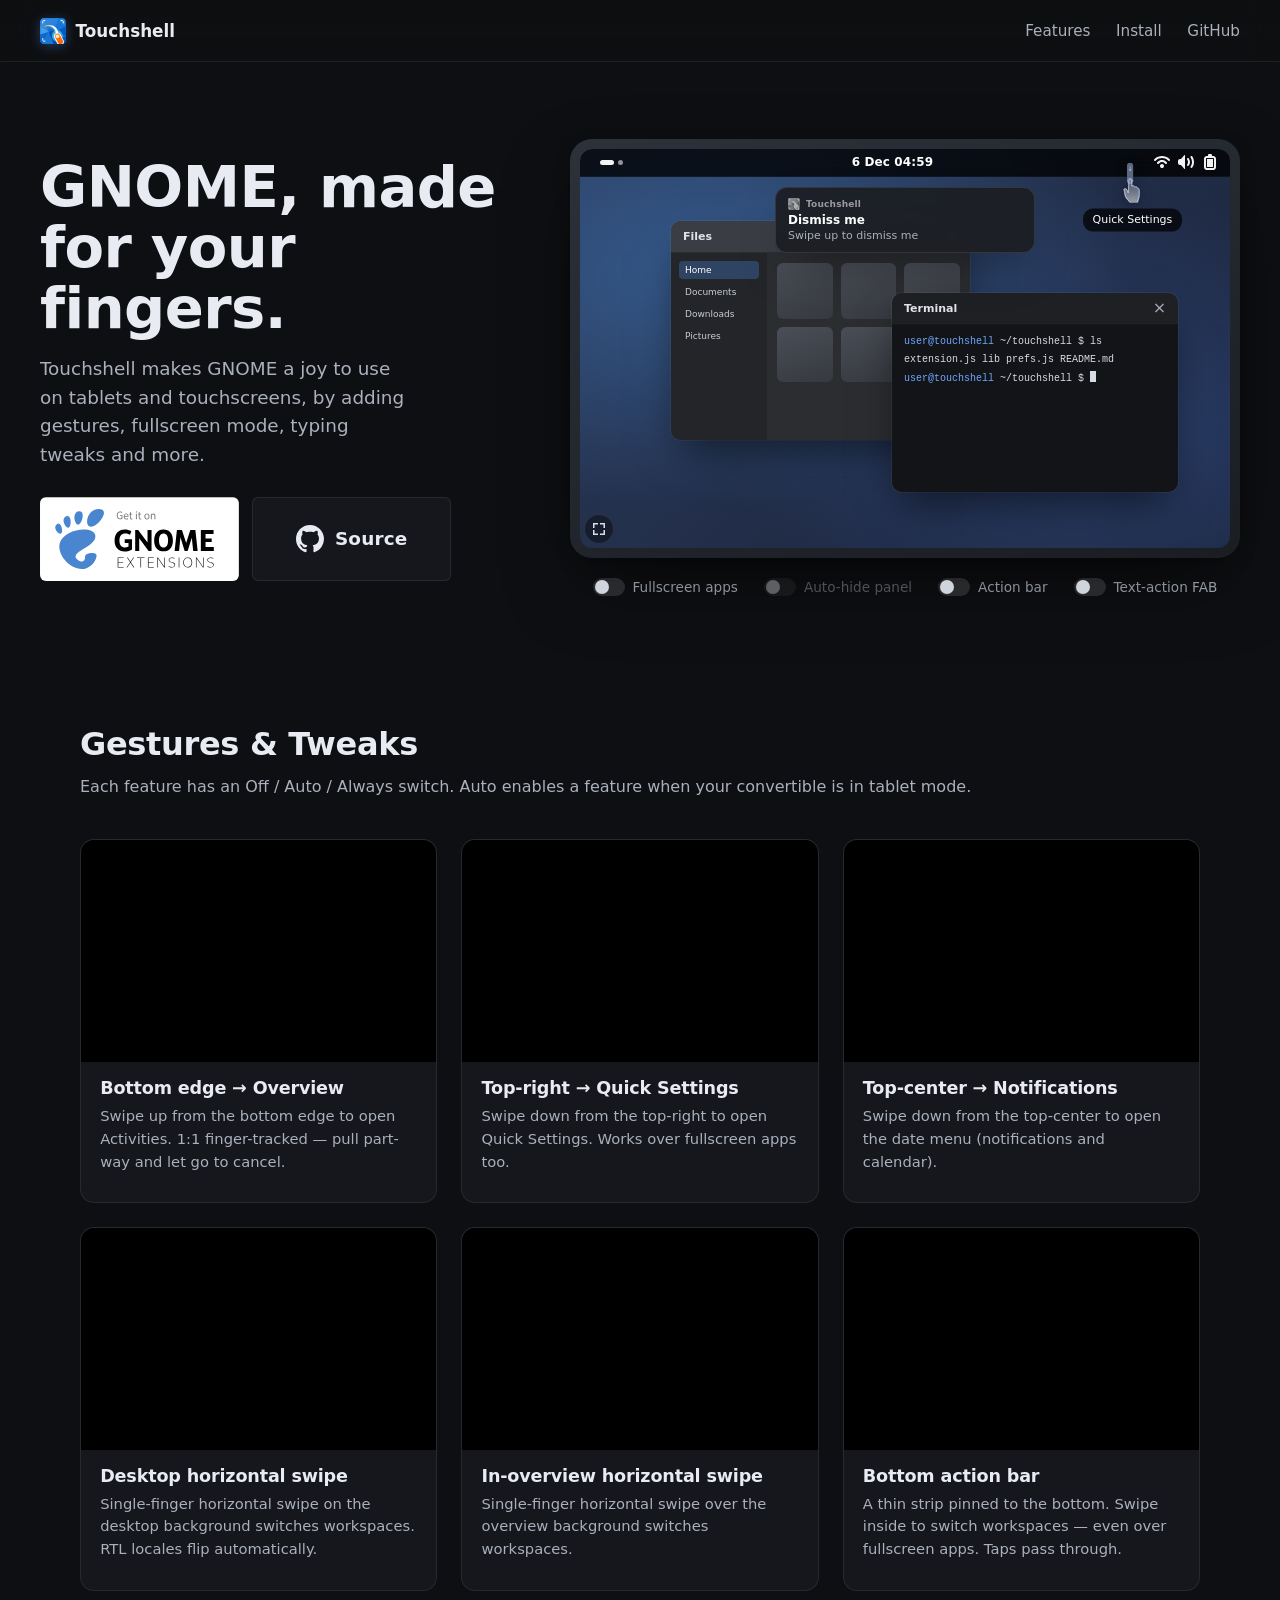
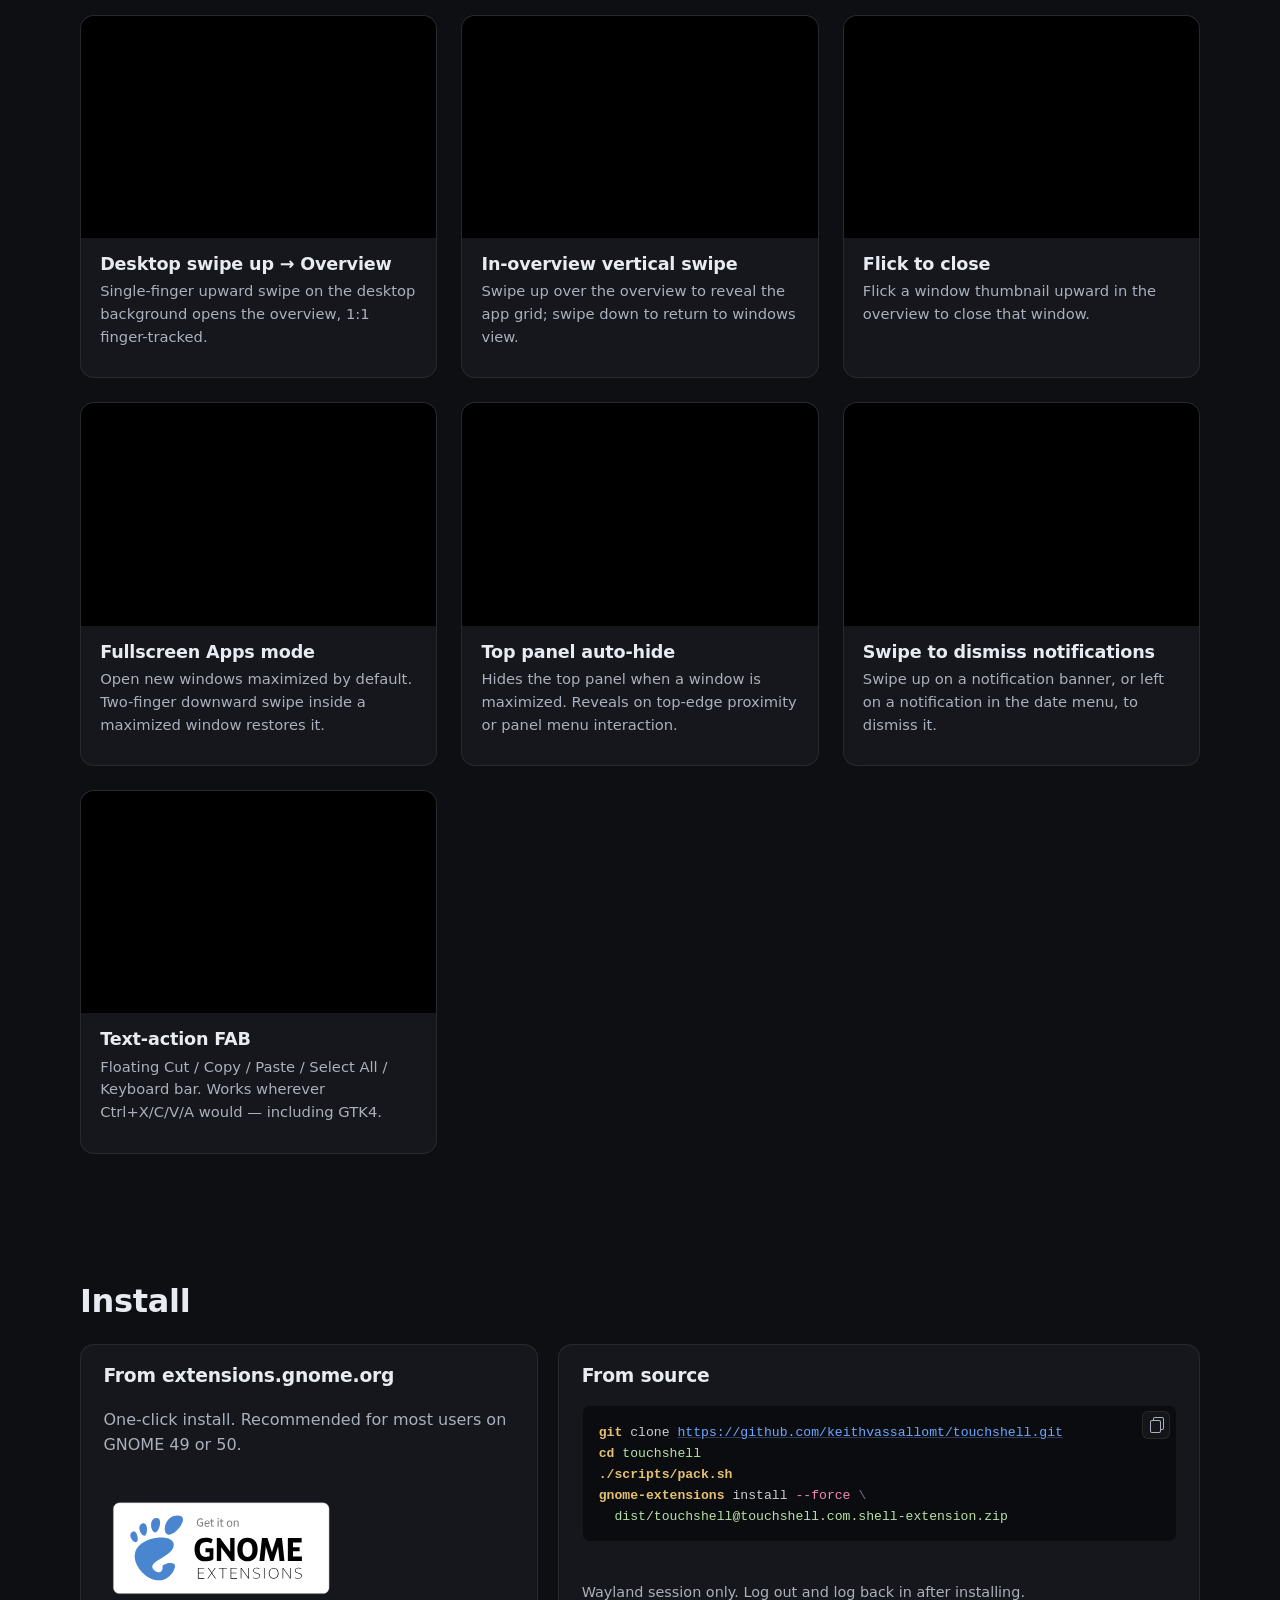
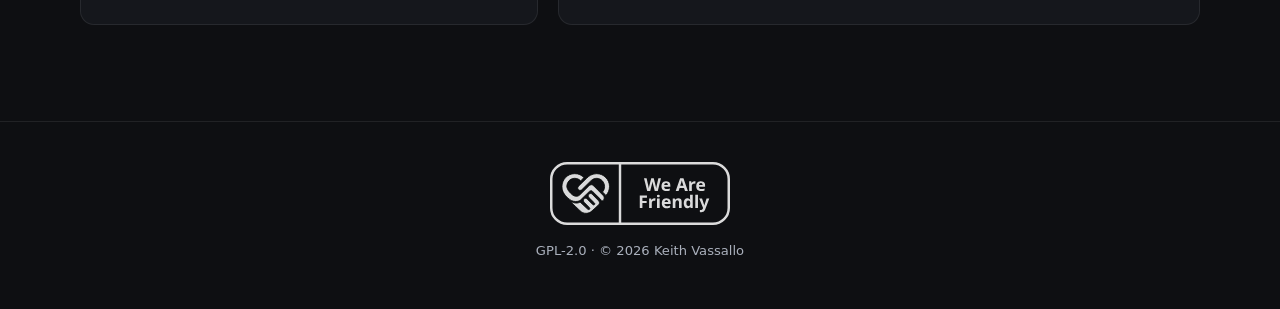
==== index.html @ 71fe186a "Initial commit" ====
<!doctype html>
<html lang="en">
<head>
  <meta charset="utf-8" />
  <meta name="viewport" content="width=device-width, initial-scale=1, viewport-fit=cover" />
  <title>Touchshell — GNOME, made for your fingers</title>
  <meta name="description" content="A GNOME Shell extension that retrofits iPadOS-style gestures, auto-hiding chrome, and a touch text-action bar onto your Linux desktop." />
  <link rel="icon" href="assets/touchshell.svg" type="image/svg+xml" />
  <link rel="stylesheet" href="styles.css" />
</head>
<body>
  <header class="site-header">
    <a class="brand" href="/">
      <span class="brand-mark" aria-hidden="true"></span>
      <span class="brand-name">Touchshell</span>
    </a>
    <nav class="site-nav">
      <a href="#features">Features</a>
      <a href="#install">Install</a>
      <a href="https://github.com/keithvassallomt/touchshell" target="_blank" rel="noopener">GitHub</a>
    </nav>
  </header>

  <main>
    <section class="hero">
      <div class="hero-copy">
        <h1>GNOME, made for your fingers.</h1>
        <p class="lede">Touchshell makes GNOME a joy to use on tablets and touchscreens, by adding gestures, fullscreen mode, typing tweaks and more.</p>
        <div class="hero-cta">
          <a class="ego-badge" href="https://extensions.gnome.org/extension/9164/" target="_blank" rel="noopener" aria-label="Get it on GNOME Extensions">
            <img src="assets/get-it-on-ego.svg" alt="Get it on GNOME Extensions" />
          </a>
          <a class="github-badge" href="https://github.com/keithvassallomt/touchshell" target="_blank" rel="noopener" aria-label="Source on GitHub">
            <svg viewBox="0 0 16 16" width="22" height="22" aria-hidden="true" fill="currentColor">
              <path d="M8 0C3.58 0 0 3.58 0 8c0 3.54 2.29 6.53 5.47 7.59.4.07.55-.17.55-.38 0-.19-.01-.82-.01-1.49-2.01.37-2.53-.49-2.69-.94-.09-.23-.48-.94-.82-1.13-.28-.15-.68-.52-.01-.53.63-.01 1.08.58 1.23.82.72 1.21 1.87.87 2.33.66.07-.52.28-.87.51-1.07-1.78-.2-3.64-.89-3.64-3.95 0-.87.31-1.59.82-2.15-.08-.2-.36-1.02.08-2.12 0 0 .67-.21 2.2.82.64-.18 1.32-.27 2-.27.68 0 1.36.09 2 .27 1.53-1.04 2.2-.82 2.2-.82.44 1.1.16 1.92.08 2.12.51.56.82 1.27.82 2.15 0 3.07-1.87 3.75-3.65 3.95.29.25.54.73.54 1.48 0 1.07-.01 1.93-.01 2.2 0 .21.15.46.55.38A8.013 8.013 0 0016 8c0-4.42-3.58-8-8-8z"/>
            </svg>
            <span>Source</span>
          </a>
        </div>
      </div>

      <div class="stage" id="stage" aria-label="Interactive Touchshell demo">
        <div class="device" id="device">
          <button class="device-fullscreen-btn" id="deviceFullscreenBtn" type="button" aria-label="Toggle fullscreen demo">
            <svg class="icon-expand" viewBox="0 0 16 16" width="16" height="16" aria-hidden="true" fill="currentColor">
              <path d="M2 2h5v1.5H3.5V7H2V2zm12 0v5h-1.5V3.5H9V2h5zM2 14v-5h1.5v3.5H7V14H2zm12 0h-5v-1.5h3.5V9H14v5z"/>
            </svg>
            <svg class="icon-collapse" viewBox="0 0 16 16" width="16" height="16" aria-hidden="true" fill="currentColor">
              <path d="M2 6h4V2H4.5v2.5H2V6zm8-4v4h4V4.5h-2.5V2H10zM6 14v-4H2v1.5h2.5V14H6zm8-4h-4v4h1.5v-2.5H14V10z"/>
            </svg>
          </button>
          <div class="shell" id="shell">
            <!-- top panel -->
            <div class="panel" id="panel">
              <button class="panel-workspaces" type="button" id="panelWorkspaces" aria-label="Workspaces">
                <span class="ws-pip" data-ws="0"></span>
                <span class="ws-pip" data-ws="1"></span>
              </button>
              <button class="panel-clock" type="button" id="panelClock">10:42 · Wed 13 May</button>
              <div class="panel-tray">
                <span class="tray-icon" data-icon="wifi" aria-hidden="true"></span>
                <span class="tray-icon" data-icon="vol" aria-hidden="true"></span>
                <span class="tray-icon" data-icon="bat" aria-hidden="true"></span>
              </div>
            </div>

            <!-- desktop / windows layer -->
            <div class="stage-layer" id="stageLayer">
              <div class="workspaces" id="workspaces">
                <div class="workspace" data-ws="0">
                  <div class="wallpaper"></div>
                  <div class="window" style="--x:14%; --y:18%; --w:46%; --h:55%;">
                    <div class="window-header">
                      <span class="window-title">Files</span>
                      <span class="window-close" aria-hidden="true">×</span>
                    </div>
                    <div class="window-body files-body">
                      <div class="sidebar">
                        <div class="side-item">Home</div>
                        <div class="side-item">Documents</div>
                        <div class="side-item">Downloads</div>
                        <div class="side-item">Pictures</div>
                      </div>
                      <div class="files-grid">
                        <div class="file"></div><div class="file"></div><div class="file"></div>
                        <div class="file"></div><div class="file"></div><div class="file"></div>
                      </div>
                    </div>
                  </div>
                  <div class="window" style="--x:48%; --y:36%; --w:44%; --h:50%;">
                    <div class="window-header dark">
                      <span class="window-title">Terminal</span>
                      <span class="window-close" aria-hidden="true">×</span>
                    </div>
                    <div class="window-body term-body">
                      <p><span class="term-prompt">user@touchshell</span> ~/touchshell $ ls</p>
                      <p>extension.js  lib  prefs.js  README.md</p>
                      <p><span class="term-prompt">user@touchshell</span> ~/touchshell $ <span class="term-cursor"></span></p>
                    </div>
                  </div>
                  <div class="window textedit-window" data-closable id="closableWindow" style="--x:6%; --y:76%; --w:40%; --h:22%;">
                    <div class="window-header">
                      <span class="window-title">TextEdit</span>
                      <span class="window-close" aria-hidden="true">×</span>
                    </div>
                    <div class="window-body textedit-body">
                      <p class="textedit-prompt">flick up to close me</p>
                    </div>
                  </div>
                </div>
                <div class="workspace" data-ws="1">
                  <div class="wallpaper"></div>
                  <div class="window" style="--x:18%; --y:14%; --w:60%; --h:70%;">
                    <div class="window-header">
                      <span class="window-title">Web</span>
                      <span class="window-close" aria-hidden="true">×</span>
                    </div>
                    <div class="window-body web-body">
                      <div class="web-bar"></div>
                      <div class="web-content">
                        <div class="web-line w70"></div>
                        <div class="web-line w50"></div>
                        <div class="web-line w90"></div>
                        <div class="web-line w40"></div>
                      </div>
                    </div>
                  </div>
                </div>
              </div>

              <!-- overview overlays -->
              <div class="overview-workspaces" id="overviewWorkspaces" aria-hidden="true">
                <div class="thumb active" data-ws="0">
                  <div class="thumb-win" style="--x:14%; --y:18%; --w:46%; --h:55%; --c:#3a3d44"></div>
                  <div class="thumb-win" style="--x:48%; --y:36%; --w:44%; --h:50%; --c:#1f2024"></div>
                </div>
                <div class="thumb" data-ws="1">
                  <div class="thumb-win" style="--x:18%; --y:14%; --w:60%; --h:70%; --c:#3a3d44"></div>
                </div>
              </div>

              <div class="dash" id="dash" aria-hidden="true">
                <div class="dash-app"></div>
                <div class="dash-app"></div>
                <div class="dash-app"></div>
                <div class="dash-app"></div>
                <div class="dash-app"></div>
                <div class="dash-app dash-sep"></div>
                <div class="dash-app dash-grid"></div>
              </div>

              <!-- app grid (visible only in mode=app-grid) -->
              <div class="app-grid" id="appGrid" aria-hidden="true">
                <div class="app-grid-tile"></div><div class="app-grid-tile"></div>
                <div class="app-grid-tile"></div><div class="app-grid-tile"></div>
                <div class="app-grid-tile"></div><div class="app-grid-tile"></div>
                <div class="app-grid-tile"></div><div class="app-grid-tile"></div>
                <div class="app-grid-tile"></div><div class="app-grid-tile"></div>
                <div class="app-grid-tile"></div><div class="app-grid-tile"></div>
              </div>
            </div>

            <!-- desktop notification banner (dismissible) -->
            <div class="banner" id="banner" data-dismiss="banner">
              <span class="banner-head">
                <img class="notif-icon" src="assets/touchshell.svg" data-icon="touchshell" alt="" aria-hidden="true" />
                <span class="banner-app">Touchshell</span>
              </span>
              <span class="banner-title">Dismiss me</span>
              <span class="banner-body">Swipe up to dismiss me</span>
            </div>

            <!-- quick settings popover -->
            <div class="popover popover-qs" id="popoverQs" aria-hidden="true">
              <!-- Sliders at the top -->
              <div class="qs-slider">
                <span class="qs-slider-icon" data-icon="vol" aria-hidden="true"></span>
                <div class="qs-slider-track"><div class="qs-slider-fill" style="width:42%"></div></div>
              </div>
              <div class="qs-slider">
                <span class="qs-slider-icon" data-icon="brightness" aria-hidden="true"></span>
                <div class="qs-slider-track"><div class="qs-slider-fill" style="width:68%"></div></div>
              </div>

              <!-- Tiles -->
              <div class="qs-tiles">
                <button class="qs-tile on" type="button" data-tile="wifi">
                  <span class="qs-tile-icon" data-icon="wifi" aria-hidden="true"></span>
                  <span class="qs-tile-label">Wi-Fi</span>
                  <span class="qs-tile-chev" aria-hidden="true">›</span>
                </button>
                <button class="qs-tile on" type="button" data-tile="bluetooth">
                  <span class="qs-tile-icon" data-icon="bluetooth" aria-hidden="true"></span>
                  <span class="qs-tile-label">Bluetooth</span>
                  <span class="qs-tile-chev" aria-hidden="true">›</span>
                </button>
                <button class="qs-tile" type="button" data-tile="night-light">
                  <span class="qs-tile-icon" data-icon="night-light" aria-hidden="true"></span>
                  <span class="qs-tile-label">Night Light</span>
                </button>
                <button class="qs-tile on" type="button" data-tile="dark-style">
                  <span class="qs-tile-icon qs-tile-icon-inline" aria-hidden="true">
                    <svg viewBox="0 0 16 16" fill="currentColor"><path d="M8 1.5a6.5 6.5 0 1 0 0 13zm0 1.4v10.2a5.1 5.1 0 0 1 0-10.2z"/><path d="M8 0a8 8 0 1 0 0 16A8 8 0 0 0 8 0zm0 1.5a6.5 6.5 0 0 1 0 13 6.5 6.5 0 0 1 0-13z" opacity=".7"/></svg>
                  </span>
                  <span class="qs-tile-label">Dark Style</span>
                </button>
                <button class="qs-tile qs-tile-touchshell" type="button" data-tile="touchshell" id="qsTouchshell" aria-expanded="false">
                  <span class="qs-tile-icon qs-tile-icon-brand" aria-hidden="true"></span>
                  <span class="qs-tile-label">Touchshell</span>
                  <span class="qs-tile-chev" aria-hidden="true">›</span>
                </button>
              </div>

              <!-- Touchshell sub-panel (shown when qsTouchshell is expanded) -->
              <div class="qs-subpanel" id="qsTouchshellPanel">
                <div class="qs-subpanel-header">
                  <span class="qs-tile-icon qs-tile-icon-brand" aria-hidden="true"></span>
                  <span class="qs-subpanel-title">Touchshell</span>
                </div>
                <div class="qs-sub-row">
                  <span class="qs-sub-label">Fullscreen apps</span>
                  <button class="qs-sub-toggle" type="button" role="switch" data-qs-toggle="fullscreen-apps" aria-checked="false">
                    <span class="qs-sub-pip"></span>
                  </button>
                </div>
                <div class="qs-sub-row">
                  <span class="qs-sub-label">Auto-hide top panel</span>
                  <button class="qs-sub-toggle" type="button" role="switch" data-qs-toggle="panel-hide" aria-checked="false">
                    <span class="qs-sub-pip"></span>
                  </button>
                </div>
                <div class="qs-sub-row">
                  <span class="qs-sub-label">Touch text-action FAB</span>
                  <button class="qs-sub-toggle" type="button" role="switch" data-qs-toggle="fab" aria-checked="false">
                    <span class="qs-sub-pip"></span>
                  </button>
                </div>
              </div>
            </div>

            <!-- calendar / notifications popover -->
            <div class="popover popover-cal" id="popoverCal" aria-hidden="true">
              <div class="cal-header" id="calHeader"></div>
              <div class="cal-grid" id="calGrid"></div>
              <div class="notif-list">
                <div class="notif dismissible" id="bannerShadeEntry" data-dismiss="notif">
                  <span class="notif-head">
                    <img class="notif-icon" src="assets/touchshell.svg" data-icon="touchshell" alt="" aria-hidden="true" />
                    <span class="notif-app">Touchshell</span>
                  </span>
                  <span class="notif-body">Swipe left to dismiss me</span>
                </div>
                <div class="notif">
                  <span class="notif-head">
                    <img class="notif-icon" src="assets/touchshell.svg" data-icon="touchshell" alt="" aria-hidden="true" />
                    <span class="notif-app">Touchshell</span>
                  </span>
                  <span class="notif-body">v1.0 is ready</span>
                </div>
                <div class="notif">
                  <span class="notif-head">
                    <span class="notif-icon" data-icon="files" aria-hidden="true"></span>
                    <span class="notif-app">Files</span>
                  </span>
                  <span class="notif-body">Sync complete</span>
                </div>
              </div>
            </div>
            <!-- bottom action bar (visible when toggled on; visual only) -->
            <div class="action-bar" id="actionBar" aria-hidden="true"></div>

            <!-- gesture hint overlay (lives inside the shell so anchor coords match) -->
            <div class="hint" id="hint" aria-hidden="true">
              <img id="hintIcon" alt="" />
              <span id="hintLabel"></span>
            </div>
          </div>
        </div>

        <!-- simulation control bar (below the device, scales with .stage) -->
        <div class="sim-controls" id="simControls">
          <button class="sim-toggle" type="button" data-toggle="fullscreen-apps" aria-checked="false">
            <span class="sim-toggle-track"><span class="sim-toggle-pip"></span></span>
            <span class="sim-toggle-label">Fullscreen apps</span>
          </button>
          <button class="sim-toggle" type="button" data-toggle="panel-hide" aria-checked="false">
            <span class="sim-toggle-track"><span class="sim-toggle-pip"></span></span>
            <span class="sim-toggle-label">Auto-hide panel</span>
          </button>
          <button class="sim-toggle" type="button" data-toggle="action-bar" aria-checked="false">
            <span class="sim-toggle-track"><span class="sim-toggle-pip"></span></span>
            <span class="sim-toggle-label">Action bar</span>
          </button>
          <button class="sim-toggle" type="button" data-toggle="fab" aria-checked="false">
            <span class="sim-toggle-track"><span class="sim-toggle-pip"></span></span>
            <span class="sim-toggle-label">Text-action FAB</span>
          </button>
        </div>

        <!-- mobile fallback (shown via CSS on small screens) -->
        <div class="mobile-fallback" aria-hidden="true">
          <video autoplay muted loop playsinline preload="metadata" poster="">
            <source src="https://github.com/keithvassallomt/touchshell/releases/download/demos-v1/bottom-edge.webm" type="video/webm" />
          </video>
          <p class="mobile-fallback-caption">Best viewed on a touchscreen tablet or desktop. Touchshell makes GNOME swipe-friendly.</p>
        </div>
      </div>
    </section>

    <section id="features" class="features">
      <h2>Gestures &amp; Tweaks</h2>
      <p class="section-lede">Each feature has an Off / Auto / Always switch. Auto enables a feature when your convertible is in tablet mode.</p>

      <!-- feature sections will be hydrated by app.js from a manifest, kept inline here for no-JS users -->
      <div class="feature-grid" id="featureGrid"></div>
    </section>

    <div class="lightbox" id="lightbox" role="dialog" aria-modal="true" aria-labelledby="lightboxTitle" hidden>
      <button class="lightbox-close" id="lightboxClose" type="button" aria-label="Close">&times;</button>
      <button class="lightbox-nav lightbox-prev" id="lightboxPrev" type="button" aria-label="Previous">&larr;</button>
      <button class="lightbox-nav lightbox-next" id="lightboxNext" type="button" aria-label="Next">&rarr;</button>
      <div class="lightbox-stage">
        <video id="lightboxVideo" autoplay muted loop playsinline preload="auto"></video>
        <figcaption class="lightbox-caption">
          <h3 id="lightboxTitle"></h3>
          <p id="lightboxDesc"></p>
        </figcaption>
      </div>
    </div>

    <section id="install" class="install">
      <h2>Install</h2>
      <div class="install-cards">
        <a class="install-card install-ego" href="https://extensions.gnome.org/extension/9164/" target="_blank" rel="noopener">
          <h3>From extensions.gnome.org</h3>
          <p>One-click install. Recommended for most users on GNOME 49 or 50.</p>
          <img class="install-ego-badge" src="assets/get-it-on-ego.svg" alt="Get it on GNOME Extensions" />
        </a>
        <div class="install-card">
          <h3>From source</h3>
          <div class="code-block">
            <button class="code-copy" type="button" data-copy-target="installCode" aria-label="Copy to clipboard">
              <svg viewBox="0 0 16 16" width="16" height="16" aria-hidden="true" fill="currentColor">
                <path d="M5 2a2 2 0 0 1 2-2h7a2 2 0 0 1 2 2v9a2 2 0 0 1-2 2h-2v-1h2a1 1 0 0 0 1-1V2a1 1 0 0 0-1-1H7a1 1 0 0 0-1 1v1H5V2z"/>
                <path d="M2 5a2 2 0 0 1 2-2h7a2 2 0 0 1 2 2v9a2 2 0 0 1-2 2H4a2 2 0 0 1-2-2V5zm2-1a1 1 0 0 0-1 1v9a1 1 0 0 0 1 1h7a1 1 0 0 0 1-1V5a1 1 0 0 0-1-1H4z"/>
              </svg>
              <span class="code-copy-label">Copy</span>
            </button>
            <pre><code id="installCode" class="lang-shell"><span class="tok-cmd">git</span> <span class="tok-sub">clone</span> <span class="tok-url">https://github.com/keithvassallomt/touchshell.git</span>
<span class="tok-cmd">cd</span> <span class="tok-path">touchshell</span>
<span class="tok-cmd">./scripts/pack.sh</span>
<span class="tok-cmd">gnome-extensions</span> <span class="tok-sub">install</span> <span class="tok-flag">--force</span> <span class="tok-cont">\</span>
  <span class="tok-path">dist/touchshell@touchshell.com.shell-extension.zip</span></code></pre>
          </div>
          <p class="install-note">Wayland session only. Log out and log back in after installing.</p>
        </div>
      </div>
    </section>
  </main>

  <footer class="site-footer">
    <a class="manifesto-badge" href="https://friendlymanifesto.org" target="_blank" rel="noopener" aria-label="Friendly Manifesto adherent">
      <img src="assets/friendly-manifesto-badge-white.svg" alt="Friendly Manifesto" />
    </a>
    <p class="copyright">GPL-2.0 &middot; &copy; <span id="copyrightYear"></span> Keith Vassallo</p>
  </footer>

  <script type="module" src="app.js"></script>
</body>
</html>
---- styles.css ----
/* ===== Tokens ===== */
:root {
  --bg: #0e0f12;
  --bg-2: #15171c;
  --fg: #e8ecf2;
  --fg-dim: #aab0bc;
  --accent: #4c93f4;
  --accent-2: #6ea8ff;
  --line: rgba(255,255,255,.08);
  --radius: 14px;
  --radius-lg: 22px;
  --font-ui: "Inter", "Cantarell", -apple-system, BlinkMacSystemFont, "Segoe UI", system-ui, sans-serif;
  --font-mono: "JetBrains Mono", "SF Mono", ui-monospace, "Cascadia Mono", Menlo, monospace;
  --shadow-lg: 0 30px 80px -20px rgba(0,0,0,.6), 0 6px 22px -8px rgba(0,0,0,.45);
}

* { box-sizing: border-box; }
html, body { margin: 0; padding: 0; }
body {
  font-family: var(--font-ui);
  color: var(--fg);
  background: radial-gradient(1200px 600px at 50% -10%, #1a2742 0%, var(--bg) 55%) no-repeat, var(--bg);
  min-height: 100vh;
  -webkit-font-smoothing: antialiased;
  text-rendering: optimizeLegibility;
}
a { color: inherit; }
h1, h2, h3 { letter-spacing: -0.01em; }
h1 { font-size: clamp(2.2rem, 4.5vw, 3.6rem); line-height: 1.05; margin: 0 0 1rem; }
h2 { font-size: clamp(1.6rem, 2.5vw, 2.2rem); margin: 0 0 .75rem; }
p { line-height: 1.55; color: var(--fg-dim); }

/* ===== Header ===== */
.site-header {
  display: flex;
  align-items: center;
  justify-content: space-between;
  padding: 1.1rem clamp(1rem, 4vw, 2.5rem);
  position: sticky; top: 0;
  backdrop-filter: blur(14px);
  background: rgba(14,15,18,.6);
  border-bottom: 1px solid var(--line);
  z-index: 10;
}
.brand { display: flex; align-items: center; gap: .6rem; text-decoration: none; font-weight: 600; }
.brand-mark {
  width: 26px; height: 26px;
  background: url(assets/touchshell.svg) center/contain no-repeat;
  filter: drop-shadow(0 2px 6px rgba(76,147,244,.35));
}
.brand-name { font-size: 1.05rem; }
.site-nav { display: flex; gap: 1.6rem; }
.site-nav a { color: var(--fg-dim); text-decoration: none; font-size: .95rem; transition: color .15s; }
.site-nav a:hover { color: var(--fg); }

/* ===== Hero ===== */
.hero {
  max-width: 1400px;
  margin: 0 auto;
  padding: clamp(2rem, 6vw, 5rem) clamp(1rem, 4vw, 2.5rem) 3rem;
  display: grid;
  grid-template-columns: minmax(280px, 1fr) minmax(380px, 1.4fr);
  gap: clamp(1.5rem, 4vw, 3.5rem);
  align-items: center;
}
.hero-copy .lede {
  font-size: 1.15rem;
  max-width: 32ch;
  margin: 0 0 1.75rem;
}
.hero-cta { display: flex; flex-wrap: wrap; gap: .8rem; }
.btn {
  display: inline-flex; align-items: center; justify-content: center;
  padding: .85rem 1.3rem;
  border-radius: 999px;
  font-weight: 600; font-size: .95rem;
  text-decoration: none;
  transition: transform .12s ease, background .12s, border-color .12s;
  border: 1px solid transparent;
}
.btn:active { transform: translateY(1px); }
.btn-primary { background: var(--accent); color: white; }
.btn-primary:hover { background: var(--accent-2); }
.btn-ghost { border-color: var(--line); color: var(--fg); background: rgba(255,255,255,.02); }
.btn-ghost:hover { border-color: rgba(255,255,255,.2); }

.ego-badge,
.github-badge {
  display: inline-flex;
  align-items: center;
  justify-content: center;
  position: relative;
  height: 84px;
  /* visible-card aspect ratio of the EGO badge SVG (white card is 415u wide x 175u tall
     inside a 456 x 212 viewBox) — Source uses the same so both badges are the same size */
  aspect-ratio: 415 / 175;
  border-radius: 6px;
  line-height: 0;
  text-decoration: none;
  overflow: hidden;
  transition: transform .12s ease, filter .12s, background .12s, border-color .12s;
}
.ego-badge img {
  position: absolute;
  display: block;
  /* render the SVG slightly oversized & nudged so its built-in transparent padding is
     clipped by the container, leaving the white card flush to the edges */
  width: calc(456 / 415 * 100%);
  height: calc(212 / 175 * 100%);
  left: calc(-20 / 415 * 100%);
  top: calc(-17 / 175 * 100%);
  max-width: none;
}
.ego-badge:hover { filter: brightness(1.1); }
.ego-badge:active,
.github-badge:active { transform: translateY(1px); }

.github-badge {
  background: #15171c;
  border: 1px solid var(--line);
  color: var(--fg);
  gap: 0.7rem;
  font-weight: 600;
  font-size: 1.15rem;
  letter-spacing: 0.01em;
  line-height: 1;
  padding: 0 1.3rem;
}
.github-badge svg { display: block; width: 28px; height: 28px; }
.github-badge:hover { background: #1d2026; border-color: rgba(255,255,255,.18); }

.hero-hint {
  margin-top: 1.5rem;
  font-size: .95rem;
  color: var(--accent-2);
  display: flex; align-items: center; gap: .5rem;
}

/* ===== Stage / device frame ===== */
.stage {
  position: relative;
  width: 100%;
  display: flex;
  flex-direction: column;
  perspective: 1200px;
}
.device {
  position: relative;
  width: 100%;
  aspect-ratio: 16 / 10;
  border-radius: var(--radius-lg);
  padding: 10px;
  background: linear-gradient(160deg, #2c313a 0%, #1a1d22 100%);
  box-shadow: var(--shadow-lg);
  overflow: hidden;
}

/* Device fullscreen button (bottom-left of bezel) */
.device-fullscreen-btn {
  position: absolute;
  left: 14px;
  bottom: 14px;
  width: 30px;
  height: 30px;
  border-radius: 999px;
  background: rgba(0,0,0,.4);
  border: 1px solid rgba(255,255,255,.1);
  color: rgba(255,255,255,.85);
  display: flex;
  align-items: center;
  justify-content: center;
  cursor: pointer;
  z-index: 10;
  padding: 0;
  transition: background .15s ease, color .15s ease, border-color .15s ease;
  animation: deviceFsBtnWobble 7s ease-in-out infinite;
  transform-origin: 50% 50%;
}
.device-fullscreen-btn:hover {
  background: rgba(0,0,0,.6);
  color: #fff;
  border-color: rgba(255,255,255,.22);
  animation: none;
  transform: rotate(0);
}
.device-fullscreen-btn svg {
  display: block;
  width: 16px; height: 16px;
}
.device-fullscreen-btn .icon-expand   { display: block; }
.device-fullscreen-btn .icon-collapse { display: none; }
.device.is-fullscreen .device-fullscreen-btn .icon-expand   { display: none; }
.device.is-fullscreen .device-fullscreen-btn .icon-collapse { display: block; }

/* The button sits still most of the cycle, then wobbles briefly. */
@keyframes deviceFsBtnWobble {
  0%, 90%, 100%       { transform: rotate(0); }
  91%, 95%            { transform: rotate(-9deg); }
  93%, 97%            { transform: rotate(9deg); }
  99%                 { transform: rotate(-3deg); }
}

/* Browser fullscreen state — fullscreen the whole .stage so the control bar
   comes along. Device shrinks to fit viewport while preserving aspect ratio. */
.stage.is-fullscreen,
.stage:fullscreen {
  position: fixed;
  inset: 0;
  z-index: 9999;
  width: 100vw;
  height: 100vh;
  max-width: 100vw;
  max-height: 100vh;
  background: #000;
  padding: max(2vh, 16px) max(2vw, 16px);
  display: flex;
  flex-direction: column;
  align-items: center;
  justify-content: center;
  gap: 1rem;
}
.stage.is-fullscreen .device,
.stage:fullscreen .device {
  /* width is the smaller of: available viewport width OR aspect-derived from height-budget */
  width: min(calc(100vw - 4vw), calc((100vh - 6rem) * 1.6));
  height: auto;     /* aspect-ratio 16/10 derives height from width */
  max-height: calc(100vh - 6rem);
  flex: 0 1 auto;
}
.stage.is-fullscreen .sim-controls,
.stage:fullscreen .sim-controls {
  flex: 0 0 auto;
}
.shell {
  position: relative;
  width: 100%; height: 100%;
  border-radius: calc(var(--radius-lg) - 10px);
  overflow: hidden;
  background: #1a1d22;
  isolation: isolate;
  touch-action: none;
  user-select: none;
}

/* ===== Top panel ===== */
.panel {
  position: absolute; top: 0; left: 0; right: 0;
  height: 28px;
  background: rgba(0,0,0,.78);
  backdrop-filter: blur(10px);
  display: flex; align-items: center; justify-content: space-between;
  padding: 0 12px;
  color: #fff;
  font-size: 12px;
  z-index: 5;
  border-bottom: 1px solid rgba(255,255,255,.04);
  /* match the inner shell's rounded corners so backdrop-filter clips cleanly */
  border-top-left-radius: calc(var(--radius-lg) - 10px);
  border-top-right-radius: calc(var(--radius-lg) - 10px);
}
.panel button {
  background: transparent; color: inherit; border: 0; padding: 4px 8px;
  border-radius: 6px; font: inherit; cursor: default;
}
button.panel-clock {
  font-weight: 700;
  font-size: 12px;
  letter-spacing: 0.01em;
  white-space: nowrap;
  line-height: 1;
}
.panel-workspaces {
  display: inline-flex;
  align-items: center;
  gap: 4px;
  padding: 6px 8px !important;
  border-radius: 999px !important;
}
.ws-pip {
  display: block;
  width: 5px; height: 5px;
  border-radius: 999px;
  background: rgba(255,255,255,.55);
  transition: width .25s cubic-bezier(.2,.7,.2,1), background .2s;
}
.ws-pip.active {
  width: 14px;
  background: rgba(255,255,255,.95);
}
.panel-tray { display: flex; gap: 8px; align-items: center; }
.tray-icon {
  width: 16px; height: 16px;
  display: inline-block;
  background-color: rgba(255,255,255,.95);
  -webkit-mask-size: contain; mask-size: contain;
  -webkit-mask-repeat: no-repeat; mask-repeat: no-repeat;
  -webkit-mask-position: center; mask-position: center;
}
.tray-icon[data-icon="wifi"] {
  -webkit-mask-image: url(assets/icon-wifi.svg);
          mask-image: url(assets/icon-wifi.svg);
}
.tray-icon[data-icon="vol"] {
  -webkit-mask-image: url(assets/icon-volume.svg);
          mask-image: url(assets/icon-volume.svg);
}
.tray-icon[data-icon="bat"] {
  -webkit-mask-image: url(assets/icon-battery.svg);
          mask-image: url(assets/icon-battery.svg);
}

/* ===== Stage layer (workspaces, dash, overview) ===== */
.stage-layer {
  position: absolute; inset: 0;
  overflow: hidden;
}

.workspaces {
  position: absolute; inset: 0;
  display: flex;
  transform: translateX(0);
  transition: transform .35s cubic-bezier(.2,.7,.2,1);
  will-change: transform;
}
.shell.dragging-h .workspaces { transition: none; }
.workspace {
  flex: 0 0 100%;
  position: relative;
  height: 100%;
  transform-origin: 50% 50%;
  will-change: transform;
}

.wallpaper {
  position: absolute; inset: 0;
  background:
    radial-gradient(700px 400px at 20% 30%, #355a8c 0%, transparent 60%),
    radial-gradient(600px 400px at 80% 70%, #2a3f6b 0%, transparent 60%),
    linear-gradient(135deg, #2a3a5a 0%, #1a2238 100%);
}

/* ===== Windows ===== */
.window {
  position: absolute;
  left: var(--x); top: var(--y);
  width: var(--w); height: var(--h);
  background: #2b2d31;
  border-radius: 10px;
  overflow: hidden;
  box-shadow: 0 20px 40px -10px rgba(0,0,0,.55), 0 0 0 1px rgba(255,255,255,.05);
  display: flex; flex-direction: column;
}
.window-header {
  height: 32px;
  background: #3a3d44;
  display: flex; align-items: center; justify-content: space-between;
  padding: 0 12px;
  border-bottom: 1px solid rgba(0,0,0,.25);
  flex-shrink: 0;
}
.window-header.dark { background: #1f2024; }
.window-title { font-size: 11px; font-weight: 600; color: #e0e3eb; }
.window-close { font-size: 16px; color: #aab; line-height: 1; }
.window-body { flex: 1; display: flex; min-height: 0; }
.files-body { background: #2b2d31; }
.sidebar { width: 32%; background: #232529; padding: 8px; display: flex; flex-direction: column; gap: 4px; }
.side-item { font-size: 9px; color: #c8cdd6; padding: 4px 6px; border-radius: 4px; }
.side-item:first-child { background: rgba(76,147,244,.28); color: #fff; }
.files-grid {
  flex: 1;
  display: grid;
  grid-template-columns: repeat(3, 1fr);
  gap: 8px;
  padding: 10px;
  align-content: start;
}
.file {
  aspect-ratio: 1;
  background: linear-gradient(160deg, #4a4e57 0%, #36393f 100%);
  border-radius: 6px;
}
.term-body {
  background: #131418;
  color: #d8dce4;
  font-family: var(--font-mono);
  font-size: 10px;
  padding: 10px 12px;
  display: block;
  overflow: hidden;
}
.term-body p { margin: 0 0 4px; color: #d8dce4; line-height: 1.4; }
.term-prompt { color: #6ea8ff; }
.term-cursor {
  display: inline-block;
  width: 6px; height: 11px;
  background: #d8dce4;
  vertical-align: -1px;
  animation: blink 1s steps(2,end) infinite;
}
@keyframes blink { 50% { opacity: 0; } }

.web-body { background: #2b2d31; flex-direction: column; }
.web-bar { height: 22px; background: #1f2024; border-radius: 4px; margin: 8px; }
.web-content { flex: 1; padding: 8px 12px; display: flex; flex-direction: column; gap: 8px; }
.web-line { height: 7px; border-radius: 3px; background: rgba(255,255,255,.1); }
.web-line.w70 { width: 70%; }
.web-line.w50 { width: 50%; }
.web-line.w90 { width: 90%; }
.web-line.w40 { width: 40%; }

/* ===== Simulation control bar ===== */
.sim-controls {
  display: flex;
  flex-wrap: wrap;
  gap: 14px 22px;
  justify-content: center;
  padding: 1rem 0.5rem 0;
}
.sim-toggle {
  display: inline-flex;
  align-items: center;
  gap: 8px;
  background: transparent;
  border: 0;
  padding: 4px 2px;
  font-family: inherit;
  font-size: 0.85rem;
  color: var(--fg-dim);
  cursor: pointer;
  transition: color .15s ease;
  -webkit-tap-highlight-color: transparent;
}
.sim-toggle:hover { color: var(--fg); }
.sim-toggle:disabled {
  opacity: 0.42;
  cursor: not-allowed;
}
.sim-toggle:disabled:hover { color: var(--fg-dim); }
.sim-toggle-track {
  position: relative;
  width: 32px;
  height: 18px;
  background: rgba(255,255,255,.12);
  border-radius: 999px;
  transition: background .15s ease;
  flex-shrink: 0;
}
.sim-toggle-pip {
  position: absolute;
  top: 2px;
  left: 2px;
  width: 14px;
  height: 14px;
  background: #d0d4dc;
  border-radius: 50%;
  transition: transform .18s cubic-bezier(.2,.7,.2,1), background .15s ease;
}
.sim-toggle[aria-checked="true"]                 { color: var(--fg); }
.sim-toggle[aria-checked="true"] .sim-toggle-track { background: var(--accent); }
.sim-toggle[aria-checked="true"] .sim-toggle-pip   { transform: translateX(14px); background: #fff; }

/* ===== Action bar (visible when toggled on) ===== */
.action-bar {
  position: absolute;
  bottom: 4px;
  left: 50%;
  transform: translateX(-50%);
  width: 30%;
  height: 4px;
  background: rgba(255,255,255,.55);
  border-radius: 2px;
  z-index: 6;
  opacity: 0;
  pointer-events: none;
  transition: opacity .2s ease;
}
.shell.action-bar-visible .action-bar { opacity: 1; }

/* ===== Fullscreen TextEdit window (workspace 2 when "Fullscreen apps" is on) ===== */
.window-maximized {
  position: absolute !important;
  /* default: below panel, above action bar (vars updated by modifier classes) */
  top: 28px;
  left: 0;
  right: 0;
  bottom: var(--ws-bottom-inset, 0px);
  width: auto !important;
  height: auto !important;
  border-radius: 0 !important;
  box-shadow: none !important;
  transition: top .25s ease, bottom .25s ease;
}
.shell.action-bar-visible { --ws-bottom-inset: 12px; }
.shell.panel-auto-hide[data-current-ws="2"] .window-maximized { top: 0; }
.shell.panel-auto-hide[data-current-ws="2"] .panel {
  transform: translateY(-100%);
  transition: transform .25s ease;
}
.panel { transition: transform .25s ease; }
.fullscreen-textedit {
  background: #fafafa;
  color: #1a1a1a;
  flex-direction: column;
  align-items: flex-start;
  justify-content: flex-start;
  padding: 14px 18px;
  font-family: var(--font-ui);
  font-size: 12px;
  line-height: 1.55;
  gap: 0;
  overflow: hidden;
  text-align: left;
}
.fullscreen-textedit p { margin: 0; color: #1a1a1a; }

/* Closable TextEdit window — only visible when in overview / app-grid */
.textedit-window {
  display: none;
  transition: transform .25s cubic-bezier(.2,.7,.2,1), opacity .25s ease;
  will-change: transform, opacity;
}
.shell[data-mode="overview"]  .textedit-window,
.shell[data-mode="app-grid"]  .textedit-window {
  display: flex;
}
.textedit-window.dragging { transition: none; }
.textedit-window.closing {
  transform: translateY(-160%) !important;
  opacity: 0;
  pointer-events: none;
}
.textedit-body {
  background: #2b2d31;
  display: flex;
  align-items: center;
  justify-content: center;
  padding: 10px;
  text-align: center;
}
.textedit-prompt {
  margin: 0;
  color: #d8dce4;
  font-size: 12px;
  font-style: italic;
  line-height: 1.4;
  font-family: var(--font-mono);
}

/* Dismissible desktop notification banner */
.banner {
  position: absolute;
  top: 38px;
  left: 50%;
  transform: translateX(-50%);
  width: min(70%, 260px);
  background: rgba(28,30,36,.94);
  backdrop-filter: blur(20px);
  border: 1px solid rgba(255,255,255,.10);
  border-radius: 12px;
  padding: 10px 12px;
  display: flex;
  flex-direction: column;
  gap: 2px;
  box-shadow: 0 20px 50px -20px rgba(0,0,0,.6);
  z-index: 7;
  color: var(--fg);
  will-change: transform, opacity;
  transition: transform .3s cubic-bezier(.2,.7,.2,1), opacity .3s ease;
}
.banner.dragging { transition: none; }
.banner.dismissed,
.banner.hidden {
  transform: translateX(-50%) translateY(-180%);
  opacity: 0;
  pointer-events: none;
}
.banner-head { display: inline-flex; align-items: center; gap: 6px; margin-bottom: 1px; }
.banner-app { font-size: 9px; color: rgba(255,255,255,.55); font-weight: 600; letter-spacing: .02em; }
.banner-title { font-size: 12px; font-weight: 600; color: #fff; }
.banner-body { font-size: 11px; color: var(--fg-dim); }

/* Shade entry — swipe-left to dismiss */
.notif.dismissible {
  will-change: transform, opacity;
  transition: transform .3s cubic-bezier(.2,.7,.2,1), opacity .25s ease;
}
.notif.dismissible.dragging { transition: none; }
.notif.dismissible.dismissed {
  transform: translateX(-110%);
  opacity: 0;
  pointer-events: none;
}

/* App grid (mode = app-grid) — opaque overlay with square placeholder app tiles.
   Top padding reserves space for the workspace thumbnails so tiles don't overlap them. */
.app-grid {
  position: absolute;
  inset: 0;
  background: #1a1d22;
  display: grid;
  grid-template-columns: repeat(4, 64px);
  grid-template-rows: repeat(3, 64px);
  gap: 22px;
  /* CSS padding-% is relative to container WIDTH; on a 16:10 shell 17% of width = ~27% of height,
     enough to clear the thumbnail row up top */
  padding: 17% 8% 4%;
  justify-content: center;
  align-content: center;
  opacity: 0;
  pointer-events: none;
  transition: opacity .3s ease;
  z-index: 3;
}
.app-grid-tile {
  background: #3a3d44;
  border-radius: 14px;
}
.shell[data-mode="app-grid"] .app-grid {
  opacity: 1;
  pointer-events: auto;
}
.shell[data-mode="app-grid"] .dash {
  opacity: 0;
  pointer-events: none;
}
.shell[data-mode="app-grid"] .workspace {
  transform: scale(0.55);
}

/* ===== Overview state ===== */
.shell[data-overview] .workspace {
  transform: scale(var(--overview-scale, 1));
  transition: transform .4s cubic-bezier(.2,.7,.2,1);
}
.shell[data-overview="full"] .workspace { --overview-scale: 0.55; }
.shell[data-overview="partial"] .workspace {
  --overview-scale: calc(1 - var(--overview-progress, 0) * 0.45);
  transition: none;
}

.overview-workspaces {
  position: absolute;
  top: 36px;
  left: 50%;
  transform: translateX(-50%) translateY(-120%);
  display: flex; gap: 10px;
  padding: 8px;
  background: rgba(0,0,0,.35);
  border-radius: 12px;
  backdrop-filter: blur(10px);
  opacity: 0;
  pointer-events: none;
  transition: transform .4s cubic-bezier(.2,.7,.2,1), opacity .3s;
  z-index: 4;
}
.thumb {
  position: relative;
  overflow: hidden;
  width: 60px;
  height: 38px;
  background:
    radial-gradient(80px 50px at 25% 35%, #355a8c 0%, transparent 60%),
    radial-gradient(70px 50px at 80% 65%, #2a3f6b 0%, transparent 60%),
    linear-gradient(135deg, #2a3a5a 0%, #1a2238 100%);
  border-radius: 6px;
  border: 2px solid transparent;
  transition: width .25s cubic-bezier(.2,.7,.2,1), height .25s cubic-bezier(.2,.7,.2,1), border-color .15s ease;
}
.thumb.active { border-color: rgba(255,255,255,.85); }
/* In app-grid mode, keep thumbs visible and scale them up */
.shell[data-mode="app-grid"] .thumb { width: 110px; height: 68px; }
/* Mini-window placeholders inside each thumbnail */
.thumb-win {
  position: absolute;
  left: var(--x);
  top: var(--y);
  width: var(--w);
  height: var(--h);
  background: var(--c, #3a3d44);
  border-radius: 2px;
  box-shadow: 0 1px 2px rgba(0,0,0,.4);
}
.shell[data-overview] .overview-workspaces {
  opacity: 1;
  transform: translateX(-50%) translateY(0);
  pointer-events: auto;
}

.dash {
  position: absolute;
  left: 50%; bottom: 14px;
  transform: translateX(-50%) translateY(140%);
  display: flex; gap: 8px;
  padding: 8px;
  background: rgba(0,0,0,.4);
  border-radius: 16px;
  backdrop-filter: blur(14px);
  opacity: 0;
  pointer-events: none;
  transition: transform .4s cubic-bezier(.2,.7,.2,1), opacity .3s;
  z-index: 4;
}
.dash-app {
  width: 36px; height: 36px;
  border-radius: 10px;
  background: linear-gradient(160deg, #4c93f4 0%, #2b5fb5 100%);
  box-shadow: inset 0 1px 0 rgba(255,255,255,.2);
}
.dash-app:nth-child(2) { background: linear-gradient(160deg, #f0843a 0%, #c25a1c 100%); }
.dash-app:nth-child(3) { background: linear-gradient(160deg, #5fb86b 0%, #2f7c3a 100%); }
.dash-app:nth-child(4) { background: linear-gradient(160deg, #b85fb8 0%, #6c2f6c 100%); }
.dash-app:nth-child(5) { background: linear-gradient(160deg, #e2c34a 0%, #aa8a1c 100%); }
.dash-app.dash-sep { background: rgba(255,255,255,.15); width: 2px; border-radius: 1px; }
.dash-app.dash-grid {
  background:
    radial-gradient(circle at 25% 25%, #fff 14%, transparent 16%),
    radial-gradient(circle at 75% 25%, #fff 14%, transparent 16%),
    radial-gradient(circle at 25% 75%, #fff 14%, transparent 16%),
    radial-gradient(circle at 75% 75%, #fff 14%, transparent 16%),
    rgba(255,255,255,.15);
}
.shell[data-overview]:not([data-mode="app-grid"]) .dash {
  opacity: 1;
  transform: translateX(-50%) translateY(0);
  pointer-events: auto;
}

/* ===== Popovers (QS / Calendar) ===== */
.popover {
  position: absolute;
  top: 36px;
  background: rgba(28,30,36,.95);
  backdrop-filter: blur(20px);
  border: 1px solid rgba(255,255,255,.08);
  border-radius: 12px;
  padding: 12px;
  box-shadow: 0 20px 50px -10px rgba(0,0,0,.6);
  opacity: 0;
  transform: translateY(-10px);
  pointer-events: none;
  transition: opacity .25s, transform .25s cubic-bezier(.2,.7,.2,1);
  z-index: 6;
  color: #e8ecf2;
}
.popover.open { opacity: 1; transform: translateY(0); pointer-events: auto; }

.popover-qs { right: 8px; width: 280px; }
.qs-slider { display: flex; align-items: center; gap: 10px; padding: 4px 0; }
.qs-slider-icon {
  width: 18px; height: 18px;
  display: inline-block;
  background-color: rgba(255,255,255,.9);
  -webkit-mask-size: contain; mask-size: contain;
  -webkit-mask-repeat: no-repeat; mask-repeat: no-repeat;
  -webkit-mask-position: center; mask-position: center;
  flex-shrink: 0;
}
.qs-slider-icon[data-icon="vol"]        { -webkit-mask-image: url(assets/icon-volume.svg);     mask-image: url(assets/icon-volume.svg); }
.qs-slider-icon[data-icon="brightness"] { -webkit-mask-image: url(assets/icon-brightness.svg); mask-image: url(assets/icon-brightness.svg); }
.qs-slider-track {
  flex: 1; height: 6px;
  background: rgba(255,255,255,.1);
  border-radius: 3px;
  overflow: hidden;
}
.qs-slider-fill { height: 100%; background: #e8ecf2; }

.qs-tiles {
  display: grid;
  grid-template-columns: 1fr 1fr;
  gap: 8px;
  margin-top: 14px;
}
.qs-tile {
  display: inline-flex;
  align-items: center;
  gap: 8px;
  background: rgba(255,255,255,.06);
  border: 0;
  border-radius: 999px;
  padding: 8px 12px;
  color: var(--fg);
  cursor: pointer;
  font-family: inherit;
  font-size: 11px;
  font-weight: 600;
  text-align: left;
  transition: background .15s ease, color .15s ease;
  -webkit-tap-highlight-color: transparent;
  min-height: 32px;
}
.qs-tile:hover { background: rgba(255,255,255,.1); }
.qs-tile.on {
  background: rgba(108,168,255,.32);
  color: #fff;
}
.qs-tile.on:hover { background: rgba(108,168,255,.4); }
.qs-tile-icon {
  width: 14px; height: 14px;
  display: inline-block;
  flex-shrink: 0;
  background-color: currentColor;
  -webkit-mask-size: contain; mask-size: contain;
  -webkit-mask-repeat: no-repeat; mask-repeat: no-repeat;
  -webkit-mask-position: center; mask-position: center;
}
.qs-tile-icon[data-icon="wifi"]        { -webkit-mask-image: url(assets/icon-wifi.svg);        mask-image: url(assets/icon-wifi.svg); }
.qs-tile-icon[data-icon="bluetooth"]   { -webkit-mask-image: url(assets/icon-bluetooth.svg);   mask-image: url(assets/icon-bluetooth.svg); }
.qs-tile-icon[data-icon="night-light"] { -webkit-mask-image: url(assets/icon-night-light.svg); mask-image: url(assets/icon-night-light.svg); }
.qs-tile-icon-inline { background: transparent !important; }
.qs-tile-icon-inline svg { width: 14px; height: 14px; display: block; }
.qs-tile-icon-brand {
  background: url(assets/touchshell.svg) center/contain no-repeat;
  -webkit-mask-image: none; mask-image: none;
  background-color: transparent;
}
.qs-tile-label { flex: 1; white-space: nowrap; }
.qs-tile-chev {
  color: rgba(255,255,255,.55);
  font-size: 14px;
  line-height: 1;
}

/* Touchshell sub-panel (revealed when its tile is tapped) */
.qs-subpanel {
  margin-top: 12px;
  padding: 12px 14px;
  background: rgba(255,255,255,.045);
  border-radius: 14px;
  max-height: 0;
  overflow: hidden;
  opacity: 0;
  padding-top: 0;
  padding-bottom: 0;
  transition: max-height .25s cubic-bezier(.2,.7,.2,1), opacity .15s, padding .25s;
}
.qs-subpanel.open {
  max-height: 280px;
  opacity: 1;
  padding-top: 12px;
  padding-bottom: 12px;
}
.qs-subpanel-header {
  display: flex; align-items: center; gap: 10px;
  margin-bottom: 8px;
  font-weight: 700;
  font-size: 13px;
  color: #fff;
}
.qs-subpanel-header .qs-tile-icon-brand { width: 18px; height: 18px; }
.qs-sub-row {
  display: flex;
  align-items: center;
  justify-content: space-between;
  padding: 6px 0;
  font-size: 11px;
  color: var(--fg);
}
.qs-sub-toggle {
  position: relative;
  width: 32px;
  height: 18px;
  background: rgba(255,255,255,.15);
  border: 0;
  border-radius: 999px;
  cursor: pointer;
  padding: 0;
  transition: background .15s ease;
}
.qs-sub-pip {
  position: absolute;
  top: 2px; left: 2px;
  width: 14px; height: 14px;
  background: #d0d4dc;
  border-radius: 50%;
  transition: transform .18s cubic-bezier(.2,.7,.2,1), background .15s ease;
}
.qs-sub-toggle[aria-checked="true"] { background: var(--accent); }
.qs-sub-toggle[aria-checked="true"] .qs-sub-pip {
  transform: translateX(14px);
  background: #fff;
}
.qs-sub-toggle:disabled { opacity: 0.45; cursor: not-allowed; }

.popover-cal { left: 50%; transform: translateX(-50%) translateY(-10px); width: 260px; }
.popover-cal.open { transform: translateX(-50%) translateY(0); }
.cal-header { font-size: 12px; font-weight: 600; margin-bottom: 8px; text-align: center; }
.cal-grid { display: grid; grid-template-columns: repeat(7, 1fr); gap: 2px; font-size: 10px; text-align: center; color: var(--fg-dim); }
.cal-grid span { padding: 4px 0; border-radius: 4px; }
.cal-grid .cal-dow { color: rgba(255,255,255,.45); font-weight: 600; }
.cal-grid .cal-day { color: var(--fg); }
.cal-grid .other-month { color: rgba(255,255,255,.25); }
.cal-grid .today { background: var(--accent); color: #fff; }
.notif-list { margin-top: 10px; display: flex; flex-direction: column; gap: 4px; }
.notif {
  background: rgba(255,255,255,.04);
  border-radius: 8px;
  padding: 6px 8px;
  display: flex; flex-direction: column;
}
.notif-head {
  display: inline-flex;
  align-items: center;
  gap: 6px;
}
.notif-icon {
  width: 12px;
  height: 12px;
  display: inline-block;
  flex-shrink: 0;
  object-fit: contain;
}
/* For symbolic single-path icons, use mask-image so we can tint with currentColor */
.notif-icon[data-icon="files"] {
  background-color: rgba(255,255,255,.6);
  -webkit-mask-image: url(assets/icon-files.svg);
          mask-image: url(assets/icon-files.svg);
  -webkit-mask-size: contain; mask-size: contain;
  -webkit-mask-repeat: no-repeat; mask-repeat: no-repeat;
  -webkit-mask-position: center; mask-position: center;
}
/* Touchshell logo is a multi-color mosaic; render the real <img> with filters to desaturate it */
img.notif-icon[data-icon="touchshell"] {
  filter: grayscale(1) brightness(1.5) contrast(.85) opacity(.7);
}
.notif-app  { font-size: 9px; color: rgba(255,255,255,.55); font-weight: 600; letter-spacing: .02em; }
.notif-body { font-size: 10px; color: #d8dce4; }

/* ===== Hint overlay ===== */
.hint {
  position: absolute;
  z-index: 8;
  pointer-events: none;
  display: flex; flex-direction: column; align-items: center;
  gap: 6px;
  opacity: 0;
  transition: opacity .25s;
  width: 140px;
  /* JS sets left/top to the anchor point; this translate centers the wrapper around it */
  transform: translate(-50%, -50%);
}
.hint.show { opacity: 1; }
/* "flip" variant: caption above the icon so the icon visually sits at the bottom of the wrapper */
.hint.flip { flex-direction: column-reverse; }
.hint img {
  width: 40px;
  height: 40px;
  filter: drop-shadow(0 2px 6px rgba(0,0,0,.5));
  flex-shrink: 0;
  animation: hintPulseUp 1.7s ease-in-out infinite;
}
/* "emphasis" variant: bigger icon + brighter glow (animation comes from direction) */
.hint.emphasis img {
  width: 56px;
  height: 56px;
  filter: drop-shadow(0 0 14px rgba(108,168,255,.55)) drop-shadow(0 2px 8px rgba(0,0,0,.7));
}
/* direction-specific pulse (icon rocks toward its swipe direction) */
.hint[data-direction="up"]    img { animation-name: hintPulseUp;    }
.hint[data-direction="down"]  img { animation-name: hintPulseDown;  }
.hint[data-direction="left"]  img { animation-name: hintPulseLeft;  }
.hint[data-direction="right"] img { animation-name: hintPulseRight; }
@keyframes hintPulseUp    { 0%, 100% { transform: translateY( 6px); } 50% { transform: translateY(-6px); } }
@keyframes hintPulseDown  { 0%, 100% { transform: translateY(-6px); } 50% { transform: translateY( 6px); } }
@keyframes hintPulseLeft  { 0%, 100% { transform: translateX( 8px); } 50% { transform: translateX(-8px); } }
@keyframes hintPulseRight { 0%, 100% { transform: translateX(-8px); } 50% { transform: translateX( 8px); } }
.hint span {
  background: rgba(0,0,0,.72);
  color: #fff;
  font-size: 11px;
  font-weight: 500;
  padding: 4px 10px;
  border-radius: 10px;
  text-align: center;
  line-height: 1.35;
  max-width: 100%;
  text-wrap: balance;
}

/* ===== Mobile fallback ===== */
.mobile-fallback { display: none; }
@media (max-width: 760px), (pointer: coarse) and (max-width: 900px) {
  .hero { grid-template-columns: 1fr; }
  .device, .sim-controls { display: none; }
  .mobile-fallback {
    display: block;
    border-radius: var(--radius-lg);
    overflow: hidden;
    background: #15171c;
    box-shadow: var(--shadow-lg);
  }
  .mobile-fallback video {
    width: 100%; height: auto; display: block;
    aspect-ratio: 16 / 10; object-fit: cover; background: #000;
  }
  .mobile-fallback-caption {
    margin: 0; padding: .9rem 1.1rem;
    font-size: .9rem; color: var(--fg-dim);
    border-top: 1px solid var(--line);
  }
}

/* ===== Features section ===== */
.features {
  max-width: 1200px;
  margin: 0 auto;
  padding: clamp(3rem, 6vw, 5rem) clamp(1rem, 4vw, 2.5rem);
}
.section-lede { margin: 0 0 2.5rem; }
.feature-grid {
  display: grid;
  grid-template-columns: repeat(auto-fit, minmax(320px, 1fr));
  gap: 1.5rem;
}
.feature-card {
  background: var(--bg-2);
  border: 1px solid var(--line);
  border-radius: var(--radius);
  overflow: hidden;
  display: flex; flex-direction: column;
}
.feature-card video {
  width: 100%; aspect-ratio: 16/10; object-fit: cover; background: #000;
  display: block;
  cursor: zoom-in;
}
.feature-meta { padding: 1rem 1.2rem 1.2rem; }
.feature-meta h3 { margin: 0 0 .4rem; font-size: 1.1rem; }
.feature-meta p { margin: 0 0 .6rem; font-size: .92rem; }
.feature-default {
  display: inline-block;
  font-family: var(--font-mono);
  font-size: .75rem;
  padding: 2px 8px;
  border-radius: 999px;
  background: rgba(76,147,244,.12);
  color: var(--accent-2);
  border: 1px solid rgba(76,147,244,.25);
}

/* ===== Install ===== */
.install {
  max-width: 1200px;
  margin: 0 auto;
  padding: clamp(2rem, 4vw, 4rem) clamp(1rem, 4vw, 2.5rem) 5rem;
}
.install-cards {
  display: grid;
  grid-template-columns: 1fr 1.4fr;
  gap: 1.25rem;
  margin: 1.5rem 0 1rem;
}
@media (max-width: 720px) { .install-cards { grid-template-columns: 1fr; } }
.install-card {
  background: var(--bg-2);
  border: 1px solid var(--line);
  border-radius: var(--radius);
  padding: 1.25rem 1.4rem;
  text-decoration: none;
  color: inherit;
  display: flex;
  flex-direction: column;
}
.install-card h3 { margin: 0 0 .4rem; }
.install-card .install-note { margin-top: auto; padding-top: 1rem; }
.install-ego-badge {
  margin-top: 1.25rem;
  align-self: flex-start;
  height: 110px;
  width: auto;
  display: block;
}

.code-block { position: relative; margin: .8rem 0 0; }
.code-block pre {
  margin: 0;
  background: #0b0c10;
  padding: 1rem 1rem .9rem;
  border-radius: 8px;
  overflow-x: auto;
  font-family: var(--font-mono);
  font-size: .82rem;
  line-height: 1.6;
  color: #d8dce4;
  border: 1px solid rgba(255,255,255,.04);
}
.code-block code { font-family: inherit; }

/* shell syntax highlighting */
.lang-shell .tok-cmd  { color: #e6c071; font-weight: 600; }
.lang-shell .tok-sub  { color: #c8cdd6; }
.lang-shell .tok-flag { color: #f08caf; }
.lang-shell .tok-url  { color: #6ea8ff; text-decoration: underline; text-decoration-color: rgba(110,168,255,.3); }
.lang-shell .tok-path { color: #b6e3a5; }
.lang-shell .tok-cont { color: #6b7280; }

.code-copy {
  position: absolute;
  top: .4rem;
  right: .4rem;
  background: rgba(255,255,255,.04);
  border: 1px solid rgba(255,255,255,.08);
  color: var(--fg-dim);
  padding: 0;
  width: 28px;
  height: 28px;
  border-radius: 6px;
  font-family: var(--font-ui);
  font-size: .7rem;
  display: inline-flex;
  align-items: center;
  justify-content: center;
  cursor: pointer;
  transition: background .12s, border-color .12s, color .12s, width .15s;
  overflow: hidden;
  white-space: nowrap;
}
.code-copy:hover { background: rgba(255,255,255,.1); border-color: rgba(255,255,255,.2); color: var(--fg); }
.code-copy.copied {
  width: 72px;
  color: #b6e3a5;
  border-color: rgba(182,227,165,.35);
  background: rgba(182,227,165,.08);
}
.code-copy svg { display: block; flex-shrink: 0; }
.code-copy-label {
  display: inline-block;
  max-width: 0;
  overflow: hidden;
  opacity: 0;
  margin-left: 0;
  transition: max-width .15s, opacity .12s, margin-left .15s;
}
.code-copy.copied .code-copy-label {
  max-width: 60px;
  opacity: 1;
  margin-left: .3rem;
}
.install-note { font-size: .9rem; color: var(--fg-dim); margin: .5rem 0 0; }

/* ===== Footer ===== */
.site-footer {
  display: flex;
  flex-direction: column;
  align-items: center;
  gap: 1rem;
  text-align: center;
  padding: 2.5rem 1rem 3rem;
  font-size: .85rem;
  color: var(--fg-dim);
  border-top: 1px solid var(--line);
}
.site-footer a { color: var(--accent-2); }
.manifesto-badge {
  display: inline-flex;
  line-height: 0;
  transition: opacity .15s ease;
  opacity: 0.85;
}
.manifesto-badge:hover { opacity: 1; }
.manifesto-badge img { width: 180px; height: auto; display: block; }
.copyright { margin: 0; font-size: .82rem; color: var(--fg-dim); }

/* ===== Lightbox ===== */
.lightbox {
  position: fixed;
  inset: 0;
  z-index: 100;
  background: rgba(8, 9, 12, 0.92);
  backdrop-filter: blur(8px);
  display: flex;
  align-items: center;
  justify-content: center;
  padding: clamp(1rem, 4vw, 3rem);
  animation: lb-fade .18s ease;
}
.lightbox[hidden] { display: none !important; }
@keyframes lb-fade {
  from { opacity: 0; }
  to   { opacity: 1; }
}

.lightbox-stage {
  position: relative;
  display: flex;
  flex-direction: column;
  align-items: center;
  gap: 1rem;
  max-width: min(1100px, 92vw);
  width: 100%;
}
.lightbox-stage video {
  width: 100%;
  max-height: 78vh;
  border-radius: 12px;
  background: #000;
  box-shadow: 0 30px 80px -20px rgba(0,0,0,.8);
  transition: transform .28s cubic-bezier(.2,.7,.2,1), opacity .2s ease;
}
.lightbox-stage.slide-out-left video  { transform: translateX(-12vw); opacity: 0; }
.lightbox-stage.slide-out-right video { transform: translateX( 12vw); opacity: 0; }
.lightbox-stage.slide-in-right video  { transform: translateX( 12vw); opacity: 0; transition: none; }
.lightbox-stage.slide-in-left video   { transform: translateX(-12vw); opacity: 0; transition: none; }
.lightbox-stage.slide-settle video    { transform: translateX(0); opacity: 1; }
.lightbox-caption {
  text-align: center;
  max-width: 60ch;
}
.lightbox-caption h3 {
  margin: 0 0 .35rem;
  font-size: 1.15rem;
  color: var(--fg);
}
.lightbox-caption p { margin: 0; color: var(--fg-dim); font-size: .95rem; line-height: 1.5; }

.lightbox-close,
.lightbox-nav {
  position: absolute;
  background: rgba(255,255,255,.08);
  border: 1px solid rgba(255,255,255,.12);
  color: var(--fg);
  border-radius: 999px;
  width: 44px;
  height: 44px;
  display: flex;
  align-items: center;
  justify-content: center;
  font-size: 1.5rem;
  line-height: 1;
  cursor: pointer;
  transition: background .12s, border-color .12s, transform .12s;
}
.lightbox-close:hover,
.lightbox-nav:hover {
  background: rgba(255,255,255,.16);
  border-color: rgba(255,255,255,.25);
}
.lightbox-close:active,
.lightbox-nav:active { transform: scale(0.96); }

.lightbox-close {
  top: clamp(.75rem, 2vw, 1.5rem);
  right: clamp(.75rem, 2vw, 1.5rem);
}
.lightbox-prev { left: clamp(.5rem, 2vw, 2rem); top: 50%; transform: translateY(-50%); }
.lightbox-next { right: clamp(.5rem, 2vw, 2rem); top: 50%; transform: translateY(-50%); }
.lightbox-prev:active { transform: translateY(-50%) scale(0.96); }
.lightbox-next:active { transform: translateY(-50%) scale(0.96); }

@media (max-width: 640px) {
  .lightbox-prev { left: .25rem; }
  .lightbox-next { right: .25rem; }
  .lightbox-close { top: .5rem; right: .5rem; }
}

/* prevent page scroll when lightbox open */
body.lightbox-open { overflow: hidden; }
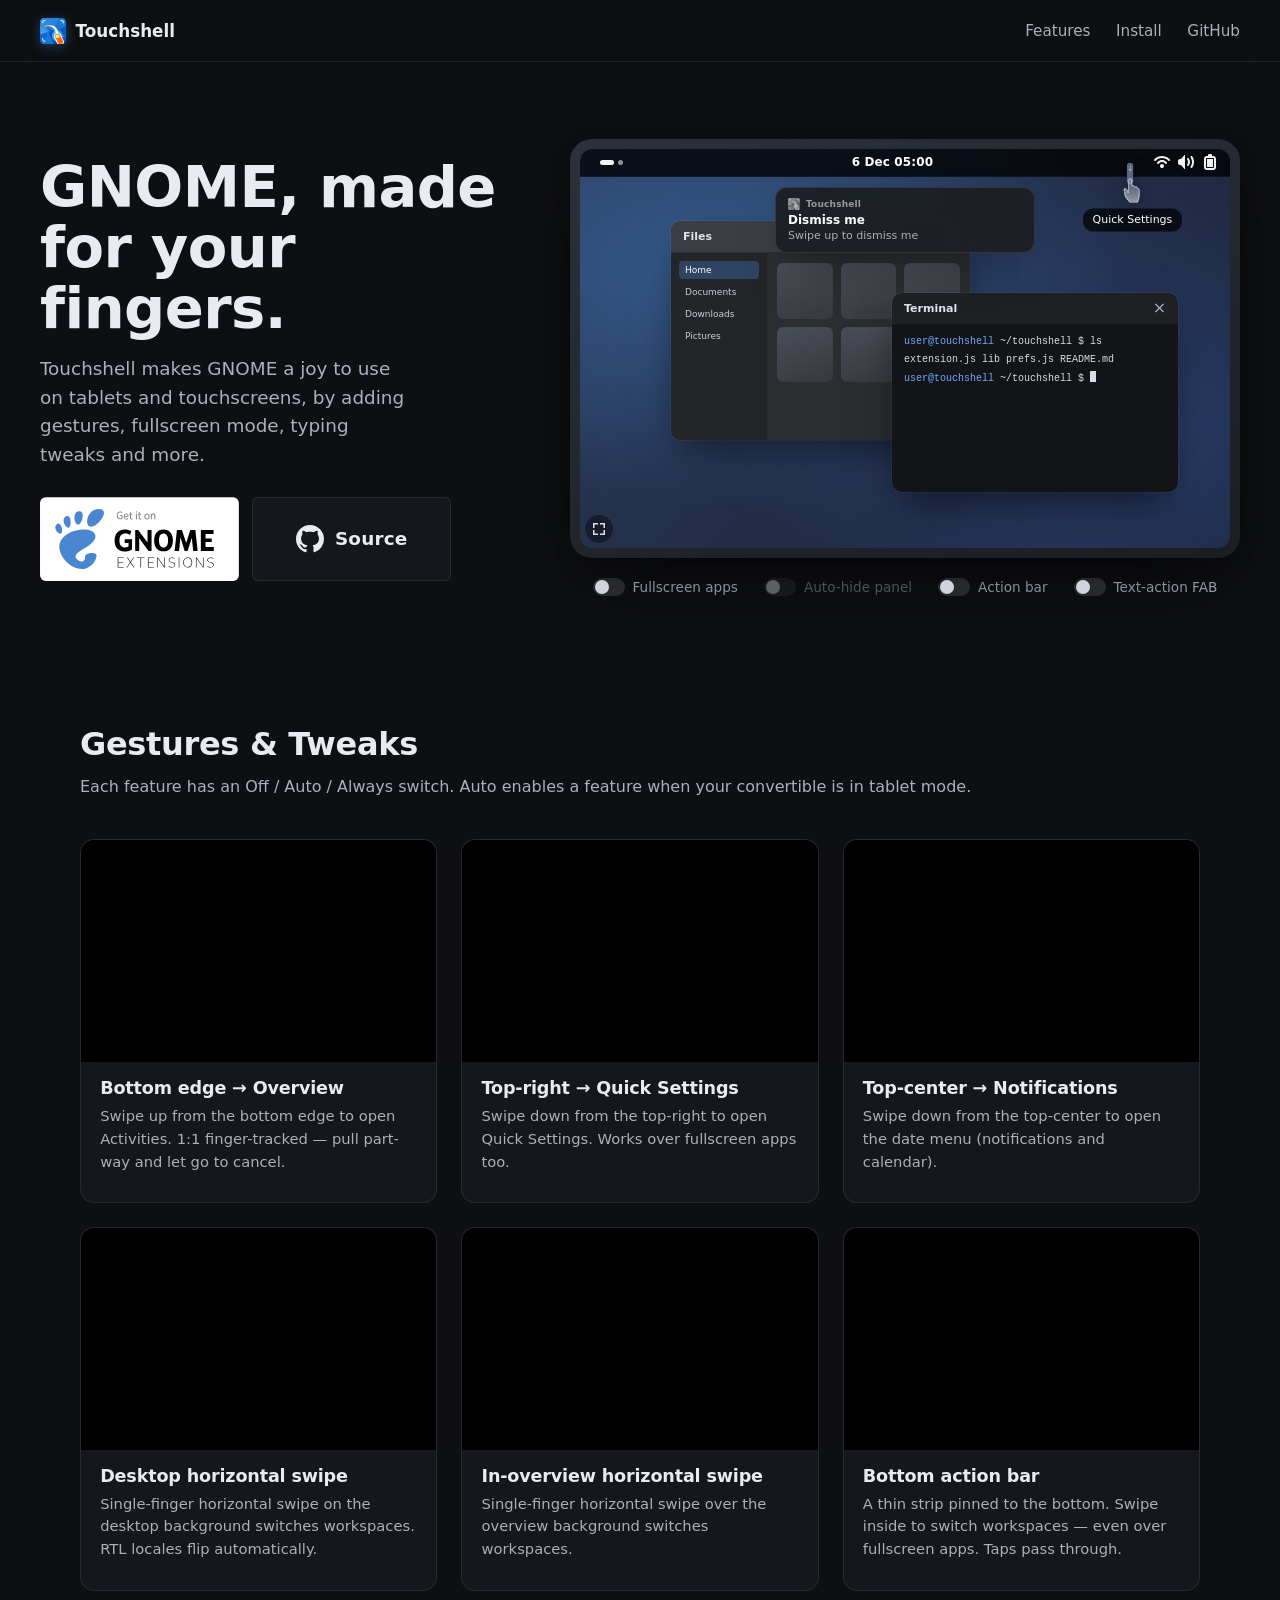
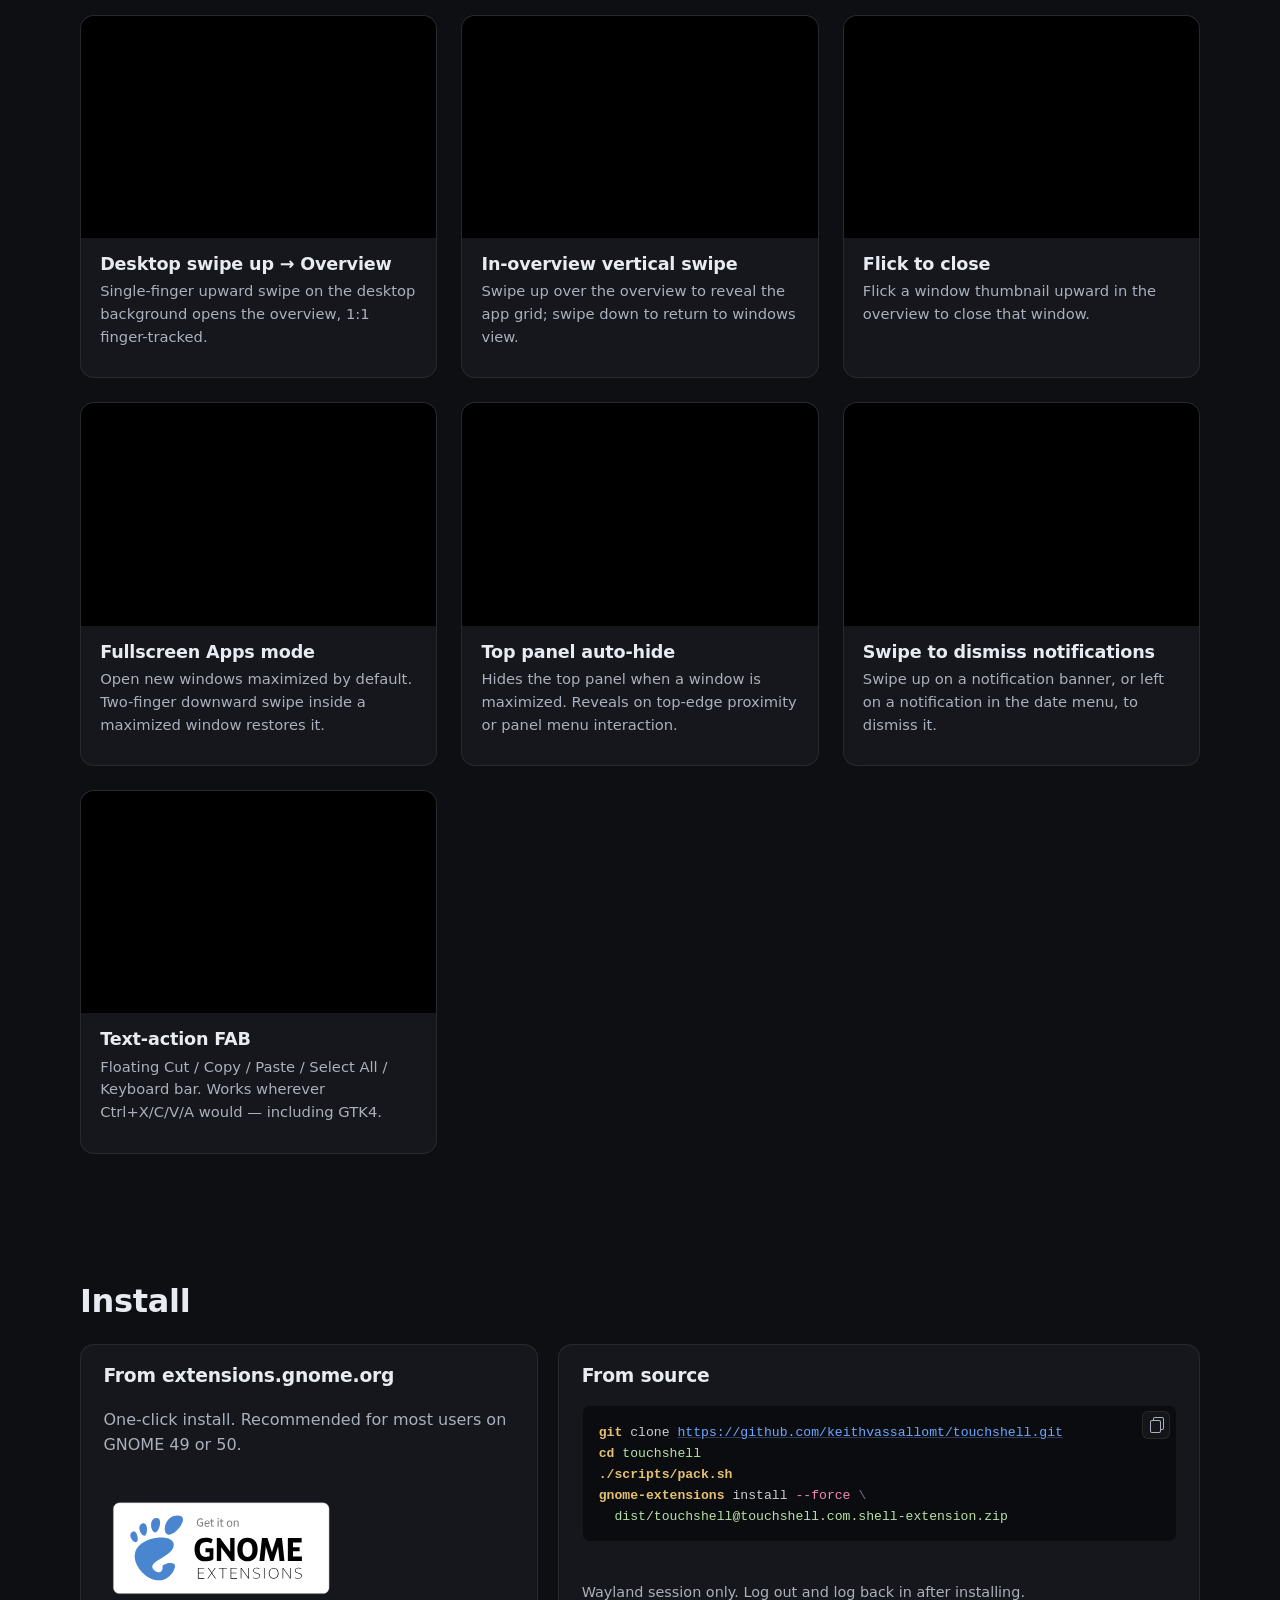
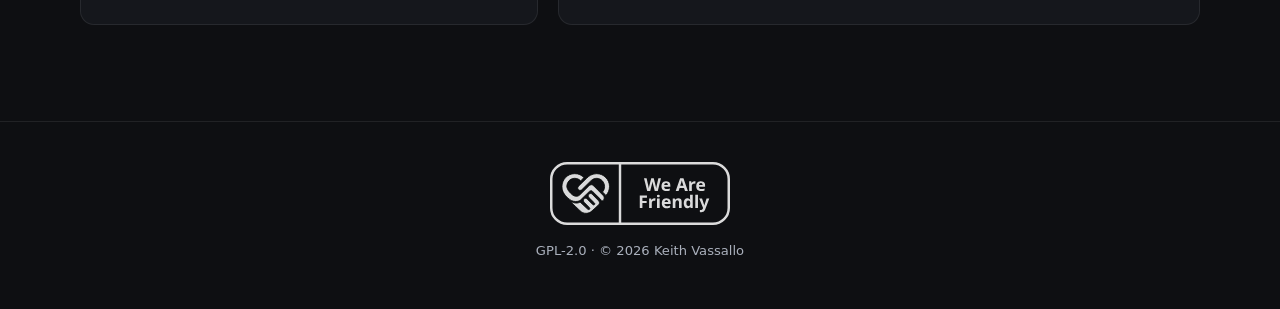
==== commit 6bc55cbc: "Added social share image" ====
--- a/index.html
+++ b/index.html
@@ -6,6 +6,25 @@
   <title>Touchshell — GNOME, made for your fingers</title>
   <meta name="description" content="A GNOME Shell extension that retrofits iPadOS-style gestures, auto-hiding chrome, and a touch text-action bar onto your Linux desktop." />
   <link rel="icon" href="assets/touchshell.svg" type="image/svg+xml" />
+
+  <!-- Open Graph -->
+  <meta property="og:type" content="website" />
+  <meta property="og:site_name" content="Touchshell" />
+  <meta property="og:title" content="Touchshell — GNOME, made for your fingers" />
+  <meta property="og:description" content="A GNOME Shell extension that makes GNOME a joy to use on tablets and touchscreens — gestures, fullscreen mode, typing tweaks and more." />
+  <meta property="og:url" content="https://touchshell.com/" />
+  <meta property="og:image" content="https://touchshell.com/assets/social-card.png" />
+  <meta property="og:image:width" content="1731" />
+  <meta property="og:image:height" content="909" />
+  <meta property="og:image:alt" content="Touchshell — GNOME made for your fingers. Hero screenshot showing the in-browser GNOME mock and feature toggles." />
+
+  <!-- Twitter / X -->
+  <meta name="twitter:card" content="summary_large_image" />
+  <meta name="twitter:title" content="Touchshell — GNOME, made for your fingers" />
+  <meta name="twitter:description" content="A GNOME Shell extension that makes GNOME a joy to use on tablets and touchscreens — gestures, fullscreen mode, typing tweaks and more." />
+  <meta name="twitter:image" content="https://touchshell.com/assets/social-card.png" />
+  <meta name="twitter:image:alt" content="Touchshell — GNOME made for your fingers. Hero screenshot showing the in-browser GNOME mock and feature toggles." />
+
   <link rel="stylesheet" href="styles.css" />
 </head>
 <body>
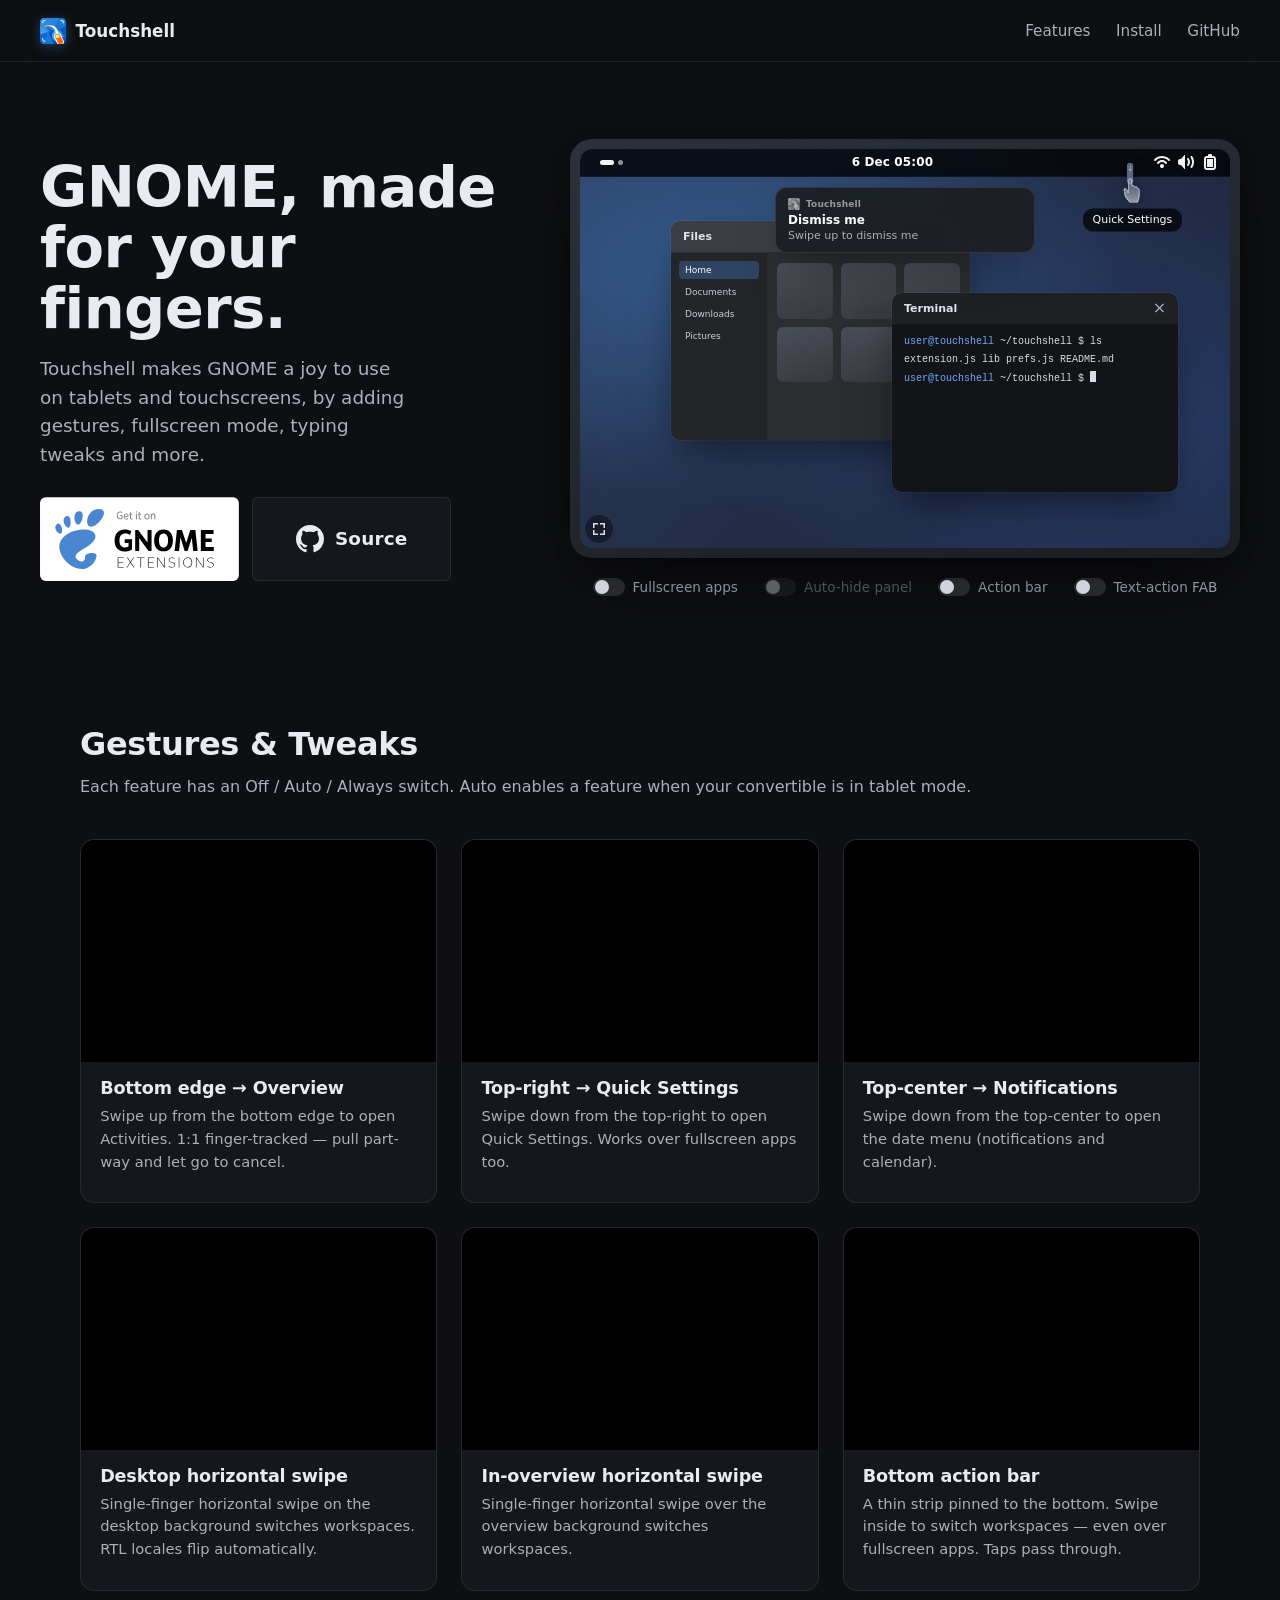
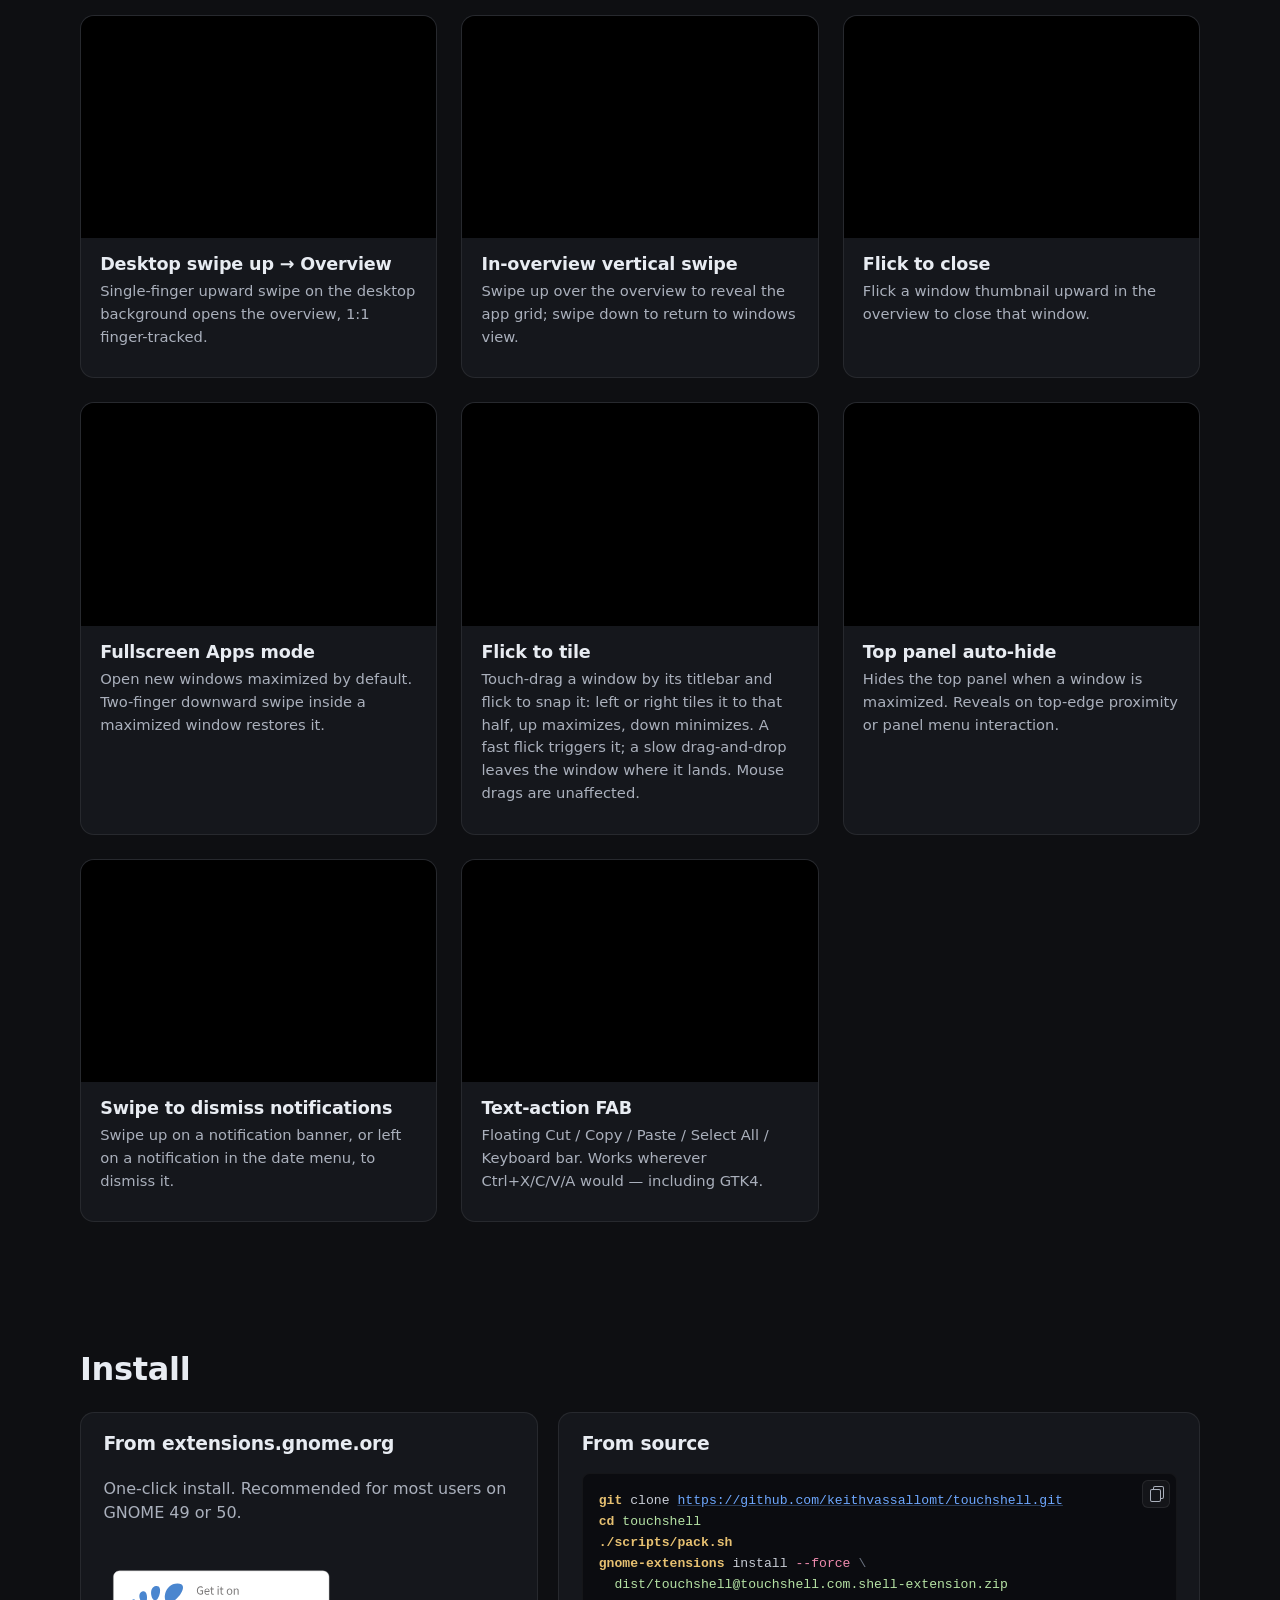
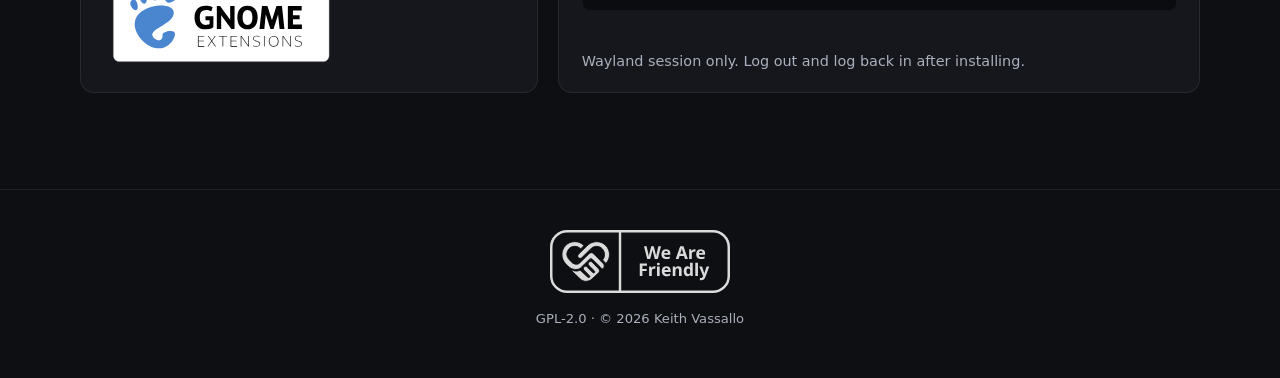
==== commit 99785ae5: "Point the EGO links at Touchshell, not Status Tray The header badge and the install card both linked" ====
--- a/index.html
+++ b/index.html
@@ -4,13 +4,13 @@
   <meta charset="utf-8" />
   <meta name="viewport" content="width=device-width, initial-scale=1, viewport-fit=cover" />
   <title>Touchshell — GNOME, made for your fingers</title>
-  <meta name="description" content="A GNOME Shell extension that retrofits iPadOS-style gestures, auto-hiding chrome, and a touch text-action bar onto your Linux desktop." />
+  <meta name="description" content="A GNOME Shell extension that makes GNOME a joy to use on tablets and touchscreens — gestures, fullscreen mode, typing tweaks and more." />
   <link rel="icon" href="assets/touchshell.svg" type="image/svg+xml" />
 
   <!-- Open Graph -->
   <meta property="og:type" content="website" />
   <meta property="og:site_name" content="Touchshell" />
-  <meta property="og:title" content="Touchshell — GNOME, made for your fingers" />
+  <meta property="og:title" content="Touchshell - Making GNOME better on tablets and touchscreens" />
   <meta property="og:description" content="A GNOME Shell extension that makes GNOME a joy to use on tablets and touchscreens — gestures, fullscreen mode, typing tweaks and more." />
   <meta property="og:url" content="https://touchshell.com/" />
   <meta property="og:image" content="https://touchshell.com/assets/social-card.png" />
@@ -20,7 +20,7 @@
 
   <!-- Twitter / X -->
   <meta name="twitter:card" content="summary_large_image" />
-  <meta name="twitter:title" content="Touchshell — GNOME, made for your fingers" />
+  <meta name="twitter:title" content="Touchshell - Making GNOME better on tablets and touchscreens" />
   <meta name="twitter:description" content="A GNOME Shell extension that makes GNOME a joy to use on tablets and touchscreens — gestures, fullscreen mode, typing tweaks and more." />
   <meta name="twitter:image" content="https://touchshell.com/assets/social-card.png" />
   <meta name="twitter:image:alt" content="Touchshell — GNOME made for your fingers. Hero screenshot showing the in-browser GNOME mock and feature toggles." />
@@ -46,7 +46,7 @@
         <h1>GNOME, made for your fingers.</h1>
         <p class="lede">Touchshell makes GNOME a joy to use on tablets and touchscreens, by adding gestures, fullscreen mode, typing tweaks and more.</p>
         <div class="hero-cta">
-          <a class="ego-badge" href="https://extensions.gnome.org/extension/9164/" target="_blank" rel="noopener" aria-label="Get it on GNOME Extensions">
+          <a class="ego-badge" href="https://extensions.gnome.org/extension/9983/touchshell/" target="_blank" rel="noopener" aria-label="Get it on GNOME Extensions">
             <img src="assets/get-it-on-ego.svg" alt="Get it on GNOME Extensions" />
           </a>
           <a class="github-badge" href="https://github.com/keithvassallomt/touchshell" target="_blank" rel="noopener" aria-label="Source on GitHub">
@@ -292,6 +292,54 @@
             <div class="hint" id="hint" aria-hidden="true">
               <img id="hintIcon" alt="" />
               <span id="hintLabel"></span>
+            </div>
+
+            <!-- Touch text-action FAB (visible only when fab toggle is on) -->
+            <button class="ts-fab" id="tsFab" type="button" tabindex="-1" aria-label="Text actions" aria-hidden="true">
+              <svg viewBox="0 0 16 16" width="18" height="18" aria-hidden="true" fill="currentColor">
+                <path d="M2 4.5A1.5 1.5 0 0 1 3.5 3h9A1.5 1.5 0 0 1 14 4.5v7A1.5 1.5 0 0 1 12.5 13h-9A1.5 1.5 0 0 1 2 11.5v-7zm1 0v7c0 .28.22.5.5.5h9a.5.5 0 0 0 .5-.5v-7a.5.5 0 0 0-.5-.5h-9a.5.5 0 0 0-.5.5z"/>
+                <path d="M4 5.75h1.5v1H4v-1zm2.5 0H8v1H6.5v-1zm2.5 0h1.5v1H9v-1zm2.5 0H13v1h-1.5v-1zM4 7.75h1.5v1H4v-1zm2.5 0H8v1H6.5v-1zm2.5 0h1.5v1H9v-1zm2.5 0H13v1h-1.5v-1zM5 9.75h6v1H5v-1z"/>
+              </svg>
+            </button>
+
+            <!-- Action bar that pops above the FAB when tapped -->
+            <div class="ts-fab-bar" id="tsFabBar" role="menu" aria-hidden="true">
+              <button class="ts-fab-btn" type="button" tabindex="-1" data-action="cut" role="menuitem">
+                <svg viewBox="0 0 16 16" width="14" height="14" aria-hidden="true" fill="currentColor"><path d="M3.5 1.5a2 2 0 1 0 1.46 3.36L6.78 6.5l-1.82 1.64A2 2 0 1 0 5.7 9l1.85-1.64L11.5 11a1.5 1.5 0 0 0 1.06.44h.94l-4.94-4.44 4.94-4.44h-.94A1.5 1.5 0 0 0 11.5 3L7.55 6.5 4.96 4.14A2 2 0 0 0 3.5 1.5zm0 1a1 1 0 1 1 0 2 1 1 0 0 1 0-2zm0 7.5a1 1 0 1 1 0 2 1 1 0 0 1 0-2z"/></svg>
+                <span>Cut</span>
+              </button>
+              <button class="ts-fab-btn" type="button" tabindex="-1" data-action="copy" role="menuitem">
+                <svg viewBox="0 0 16 16" width="14" height="14" aria-hidden="true" fill="currentColor"><path d="M5 2a2 2 0 0 1 2-2h7a2 2 0 0 1 2 2v9a2 2 0 0 1-2 2h-2v-1h2a1 1 0 0 0 1-1V2a1 1 0 0 0-1-1H7a1 1 0 0 0-1 1v1H5V2z"/><path d="M2 5a2 2 0 0 1 2-2h7a2 2 0 0 1 2 2v9a2 2 0 0 1-2 2H4a2 2 0 0 1-2-2V5zm2-1a1 1 0 0 0-1 1v9a1 1 0 0 0 1 1h7a1 1 0 0 0 1-1V5a1 1 0 0 0-1-1H4z"/></svg>
+                <span>Copy</span>
+              </button>
+              <button class="ts-fab-btn" type="button" tabindex="-1" data-action="paste" role="menuitem">
+                <svg viewBox="0 0 16 16" width="14" height="14" aria-hidden="true" fill="currentColor"><path d="M5 0a1.5 1.5 0 0 0-1.5 1.5V2H2a2 2 0 0 0-2 2v10a2 2 0 0 0 2 2h10a2 2 0 0 0 2-2V4a2 2 0 0 0-2-2h-1.5v-.5A1.5 1.5 0 0 0 9 0H5zm0 1h4a.5.5 0 0 1 .5.5V2H4.5v-.5A.5.5 0 0 1 5 1zM2 3h10a1 1 0 0 1 1 1v10a1 1 0 0 1-1 1H2a1 1 0 0 1-1-1V4a1 1 0 0 1 1-1z"/></svg>
+                <span>Paste</span>
+              </button>
+              <button class="ts-fab-btn" type="button" tabindex="-1" data-action="selectAll" role="menuitem">
+                <svg viewBox="0 0 16 16" width="14" height="14" aria-hidden="true" fill="currentColor"><path d="M1 1h2v1H2v1H1V1zm12 0h2v2h-1V2h-1V1zM1 13h1v1h1v1H1v-2zm13 0h1v2h-2v-1h1v-1zM4 1h2v1H4V1zm4 0h2v1H8V1zM4 14h2v1H4v-1zm4 0h2v1H8v-1zM1 4h1v2H1V4zm0 4h1v2H1V8zm13-4h1v2h-1V4zm0 4h1v2h-1V8zM5 5h6v6H5V5zm1 1v4h4V6H6z"/></svg>
+                <span>Select All</span>
+              </button>
+              <button class="ts-fab-btn" type="button" tabindex="-1" data-action="keyboard" role="menuitem">
+                <svg viewBox="0 0 16 16" width="14" height="14" aria-hidden="true" fill="currentColor"><path d="M2 4a2 2 0 0 0-2 2v5a2 2 0 0 0 2 2h12a2 2 0 0 0 2-2V6a2 2 0 0 0-2-2H2zm0 1h12a1 1 0 0 1 1 1v5a1 1 0 0 1-1 1H2a1 1 0 0 1-1-1V6a1 1 0 0 1 1-1z"/><path d="M2.5 6.5h1v1h-1v-1zm2 0h1v1h-1v-1zm2 0h1v1h-1v-1zm2 0h1v1h-1v-1zm2 0h1v1h-1v-1zm2 0h1v1h-1v-1zm-10 2h1v1h-1v-1zm2 0h1v1h-1v-1zm2 0h1v1h-1v-1zm2 0h1v1h-1v-1zm2 0h1v1h-1v-1zm2 0h1v1h-1v-1zm-9 2h7v1h-7v-1z"/></svg>
+                <span>Keyboard</span>
+              </button>
+            </div>
+
+            <!-- On-screen keyboard mock (only the hide button is functional) -->
+            <div class="ts-osk" id="tsOsk" aria-hidden="true">
+              <div class="ts-osk-bar">
+                <button class="ts-osk-hide" type="button" tabindex="-1" aria-label="Hide keyboard">
+                  <svg viewBox="0 0 16 16" width="14" height="14" aria-hidden="true" fill="currentColor">
+                    <path d="M2 4a2 2 0 0 0-2 2v5a2 2 0 0 0 2 2h12a2 2 0 0 0 2-2V6a2 2 0 0 0-2-2H2zm0 1h12a1 1 0 0 1 1 1v5a1 1 0 0 1-1 1H2a1 1 0 0 1-1-1V6a1 1 0 0 1 1-1z"/>
+                    <path d="M8 16l-2-2h4l-2 2z"/>
+                  </svg>
+                </button>
+              </div>
+              <div class="ts-osk-row"><span>q</span><span>w</span><span>e</span><span>r</span><span>t</span><span>y</span><span>u</span><span>i</span><span>o</span><span>p</span></div>
+              <div class="ts-osk-row ts-osk-indent"><span>a</span><span>s</span><span>d</span><span>f</span><span>g</span><span>h</span><span>j</span><span>k</span><span>l</span></div>
+              <div class="ts-osk-row"><span class="ts-osk-wide">⇧</span><span>z</span><span>x</span><span>c</span><span>v</span><span>b</span><span>n</span><span>m</span><span class="ts-osk-wide">⌫</span></div>
+              <div class="ts-osk-row ts-osk-bottom"><span class="ts-osk-meta">?123</span><span class="ts-osk-meta">,</span><span class="ts-osk-space"></span><span class="ts-osk-meta">.</span><span class="ts-osk-meta">⏎</span></div>
             </div>
           </div>
         </div>
@@ -350,7 +398,7 @@
     <section id="install" class="install">
       <h2>Install</h2>
       <div class="install-cards">
-        <a class="install-card install-ego" href="https://extensions.gnome.org/extension/9164/" target="_blank" rel="noopener">
+        <a class="install-card install-ego" href="https://extensions.gnome.org/extension/9983/touchshell/" target="_blank" rel="noopener">
           <h3>From extensions.gnome.org</h3>
           <p>One-click install. Recommended for most users on GNOME 49 or 50.</p>
           <img class="install-ego-badge" src="assets/get-it-on-ego.svg" alt="Get it on GNOME Extensions" />
--- a/styles.css
+++ b/styles.css
@@ -1255,3 +1255,152 @@
 
 /* prevent page scroll when lightbox open */
 body.lightbox-open { overflow: hidden; }
+
+/* ===== Touch text-action FAB + bar + OSK mock ===== */
+
+/* Editable textedit content needs user-select; shell sets `none` by default. */
+.fullscreen-textedit[contenteditable="true"] {
+  user-select: text;
+  -webkit-user-select: text;
+  cursor: text;
+  outline: none;
+}
+.fullscreen-textedit[contenteditable="true"]::selection { background: rgba(76,147,244,.35); }
+
+/* Floating action button — bottom-right corner of the shell */
+.ts-fab {
+  position: absolute;
+  right: 14px;
+  bottom: 14px;
+  width: 36px; height: 36px;
+  border-radius: 999px;
+  background: rgba(40,40,40,.95);
+  border: 1px solid rgba(255,255,255,.1);
+  box-shadow: 0 4px 12px rgba(0,0,0,.5);
+  color: #fff;
+  display: none;
+  align-items: center; justify-content: center;
+  padding: 0;
+  z-index: 7;
+  opacity: 0;
+  transform: scale(.6);
+  transition: opacity .15s ease, transform .15s ease;
+  cursor: pointer;
+}
+.shell.fab-visible .ts-fab { display: inline-flex; opacity: .55; transform: scale(1); }
+.shell.fab-visible .ts-fab:hover { opacity: 1; }
+.ts-fab:active { transform: scale(.94); }
+
+/* Action bar that pops above the FAB */
+.ts-fab-bar {
+  position: absolute;
+  right: 14px;
+  bottom: 56px; /* sits above the FAB (36px + ~14px gap) */
+  background: rgba(40,40,40,.95);
+  border: 1px solid rgba(255,255,255,.1);
+  border-radius: 10px;
+  padding: 4px;
+  display: none;
+  gap: 2px;
+  box-shadow: 0 4px 12px rgba(0,0,0,.5);
+  z-index: 8;
+  opacity: 0;
+  transform-origin: 100% 100%;
+  transform: scale(.6);
+  transition: opacity .15s ease, transform .15s ease;
+}
+.shell.fab-bar-open .ts-fab-bar { display: inline-flex; opacity: 1; transform: scale(1); }
+.ts-fab-btn {
+  background: transparent;
+  color: #fff;
+  border: 0;
+  border-radius: 6px;
+  padding: 6px 8px;
+  font: inherit;
+  font-size: 11px;
+  display: inline-flex;
+  align-items: center;
+  gap: 5px;
+  cursor: pointer;
+  white-space: nowrap;
+}
+.ts-fab-btn:hover { background: rgba(255,255,255,.08); }
+.ts-fab-btn[disabled] { opacity: .4; cursor: default; }
+.ts-fab-btn[disabled]:hover { background: transparent; }
+
+/* OSK mock — pushes up from bottom of the shell */
+.ts-osk {
+  position: absolute;
+  left: 0; right: 0; bottom: 0;
+  background: rgba(28,30,34,.98);
+  backdrop-filter: blur(10px);
+  border-top: 1px solid rgba(255,255,255,.06);
+  padding: 6px 8px 8px;
+  display: none;
+  flex-direction: column;
+  gap: 4px;
+  z-index: 9;
+  transform: translateY(100%);
+  transition: transform .22s cubic-bezier(.2,.7,.2,1);
+}
+.shell.osk-open .ts-osk { display: flex; transform: translateY(0); }
+.ts-osk-bar {
+  display: flex;
+  justify-content: flex-end;
+  padding: 0 2px 2px;
+}
+.ts-osk-hide {
+  background: transparent;
+  color: rgba(255,255,255,.7);
+  border: 0;
+  padding: 4px 6px;
+  border-radius: 6px;
+  display: inline-flex; align-items: center; justify-content: center;
+  cursor: pointer;
+}
+.ts-osk-hide:hover { background: rgba(255,255,255,.08); color: #fff; }
+.ts-osk-row {
+  display: flex;
+  gap: 3px;
+  justify-content: center;
+}
+.ts-osk-row span {
+  flex: 1;
+  min-width: 0;
+  height: 22px;
+  display: inline-flex;
+  align-items: center;
+  justify-content: center;
+  font-size: 11px;
+  color: #fff;
+  background: rgba(255,255,255,.08);
+  border-radius: 4px;
+  font-family: var(--font-ui);
+  user-select: none;
+}
+.ts-osk-indent { padding: 0 12px; }
+.ts-osk-wide { flex: 1.5 !important; background: rgba(255,255,255,.04) !important; }
+.ts-osk-bottom .ts-osk-meta { flex: 0.8; background: rgba(255,255,255,.04); }
+.ts-osk-bottom .ts-osk-space { flex: 4; background: rgba(255,255,255,.08); }
+
+/* FAB action toast */
+.ts-fab-toast {
+  position: absolute;
+  left: 50%;
+  bottom: 70px;
+  transform: translate(-50%, 4px);
+  background: rgba(20,20,20,.92);
+  color: #fff;
+  padding: 5px 11px;
+  border-radius: 999px;
+  font-size: 11px;
+  letter-spacing: .01em;
+  opacity: 0;
+  pointer-events: none;
+  z-index: 9;
+  transition: opacity .15s ease, transform .15s ease;
+  white-space: nowrap;
+  border: 1px solid rgba(255,255,255,.08);
+  box-shadow: 0 4px 12px rgba(0,0,0,.4);
+}
+.ts-fab-toast.show { opacity: 1; transform: translate(-50%, 0); }
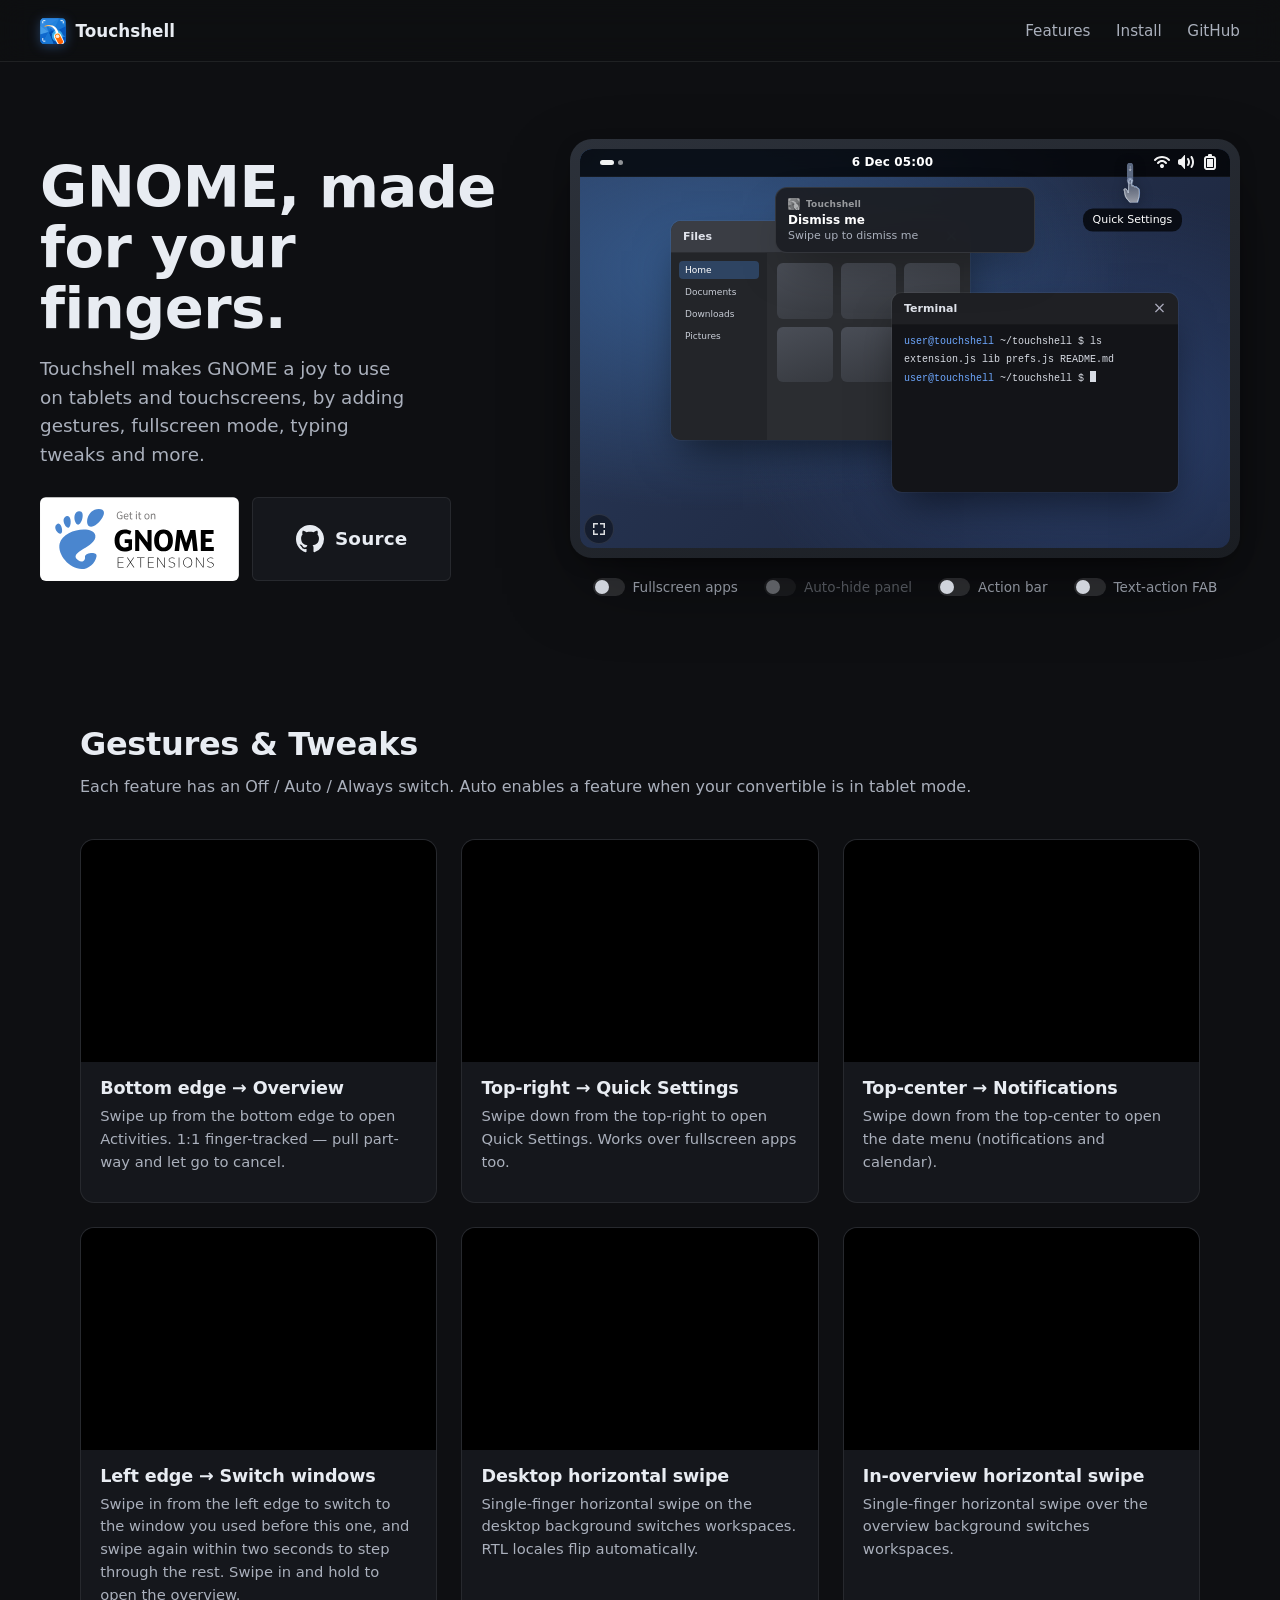
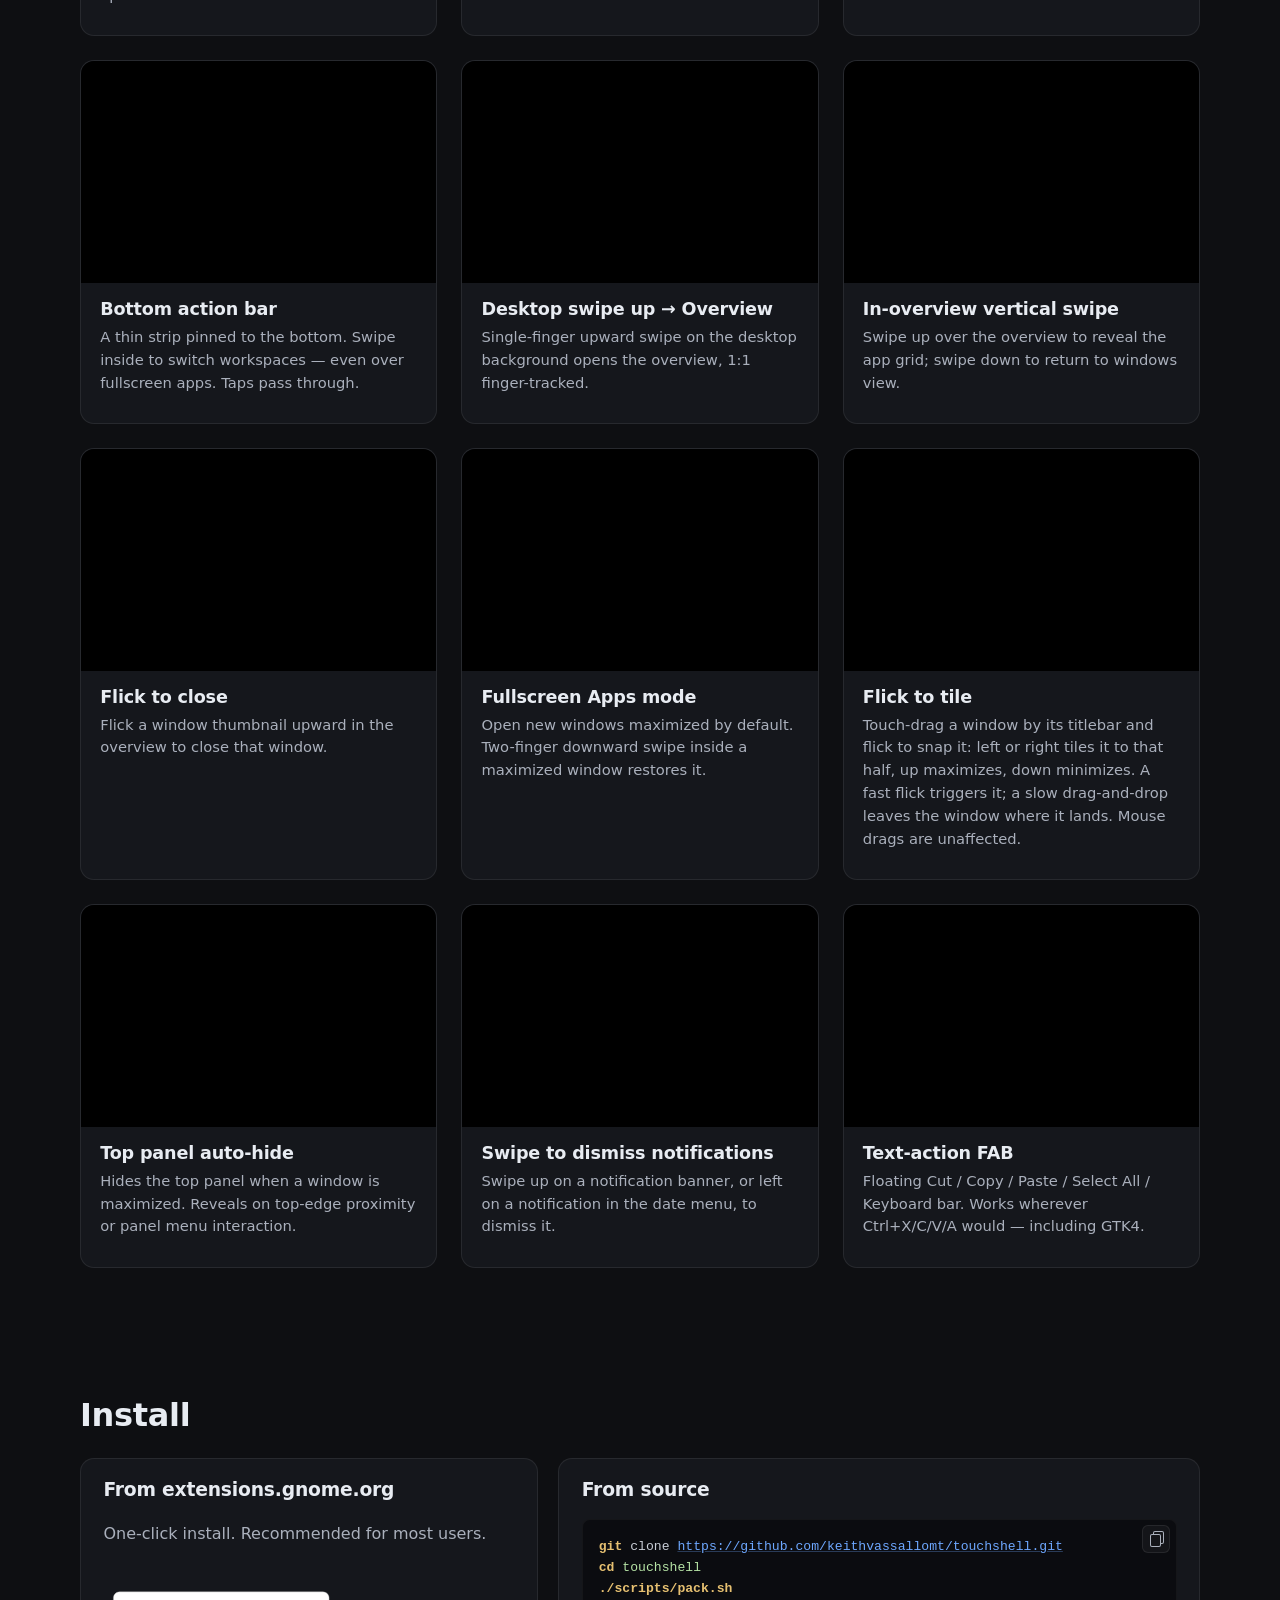
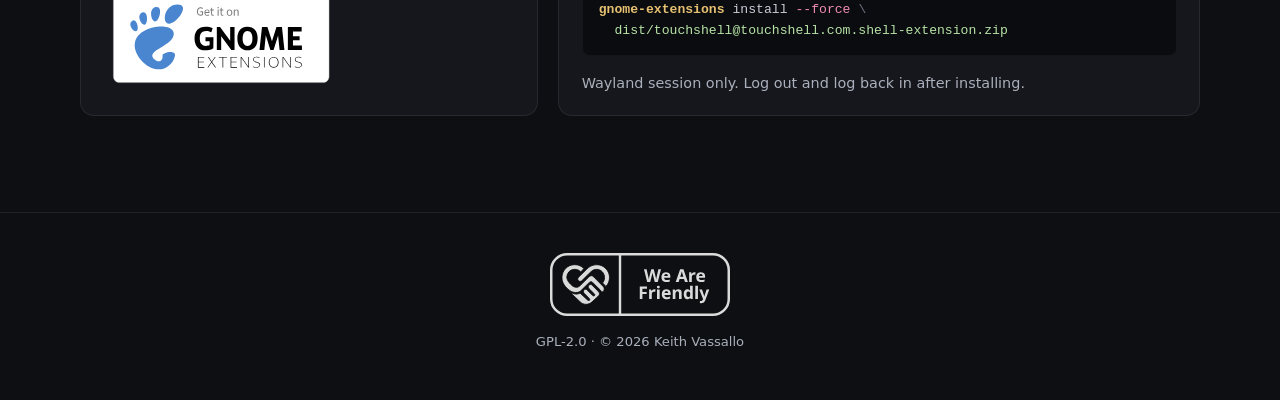
==== commit 4b099821: "Add left-edge window switch to demo and feature grid Swipe in from the left edge to bring the previo" ====
--- a/index.html
+++ b/index.html
@@ -400,7 +400,7 @@
       <div class="install-cards">
         <a class="install-card install-ego" href="https://extensions.gnome.org/extension/9983/touchshell/" target="_blank" rel="noopener">
           <h3>From extensions.gnome.org</h3>
-          <p>One-click install. Recommended for most users on GNOME 49 or 50.</p>
+          <p>One-click install. Recommended for most users.</p>
           <img class="install-ego-badge" src="assets/get-it-on-ego.svg" alt="Get it on GNOME Extensions" />
         </a>
         <div class="install-card">
--- a/styles.css
+++ b/styles.css
@@ -362,6 +362,14 @@
 .window-title { font-size: 11px; font-weight: 600; color: #e0e3eb; }
 .window-close { font-size: 16px; color: #aab; line-height: 1; }
 .window-body { flex: 1; display: flex; min-height: 0; }
+/* Left-edge window switch: a brief pop as a window comes to the front.
+   Animates `scale`, not `transform`, so it composes with flick-to-tile's
+   inline transforms. */
+@keyframes window-raise {
+  from { scale: .96; }
+  to   { scale: 1; }
+}
+.window.raising { animation: window-raise .25s cubic-bezier(.2,.7,.2,1); }
 .files-body { background: #2b2d31; }
 .sidebar { width: 32%; background: #232529; padding: 8px; display: flex; flex-direction: column; gap: 4px; }
 .side-item { font-size: 9px; color: #c8cdd6; padding: 4px 6px; border-radius: 4px; }
